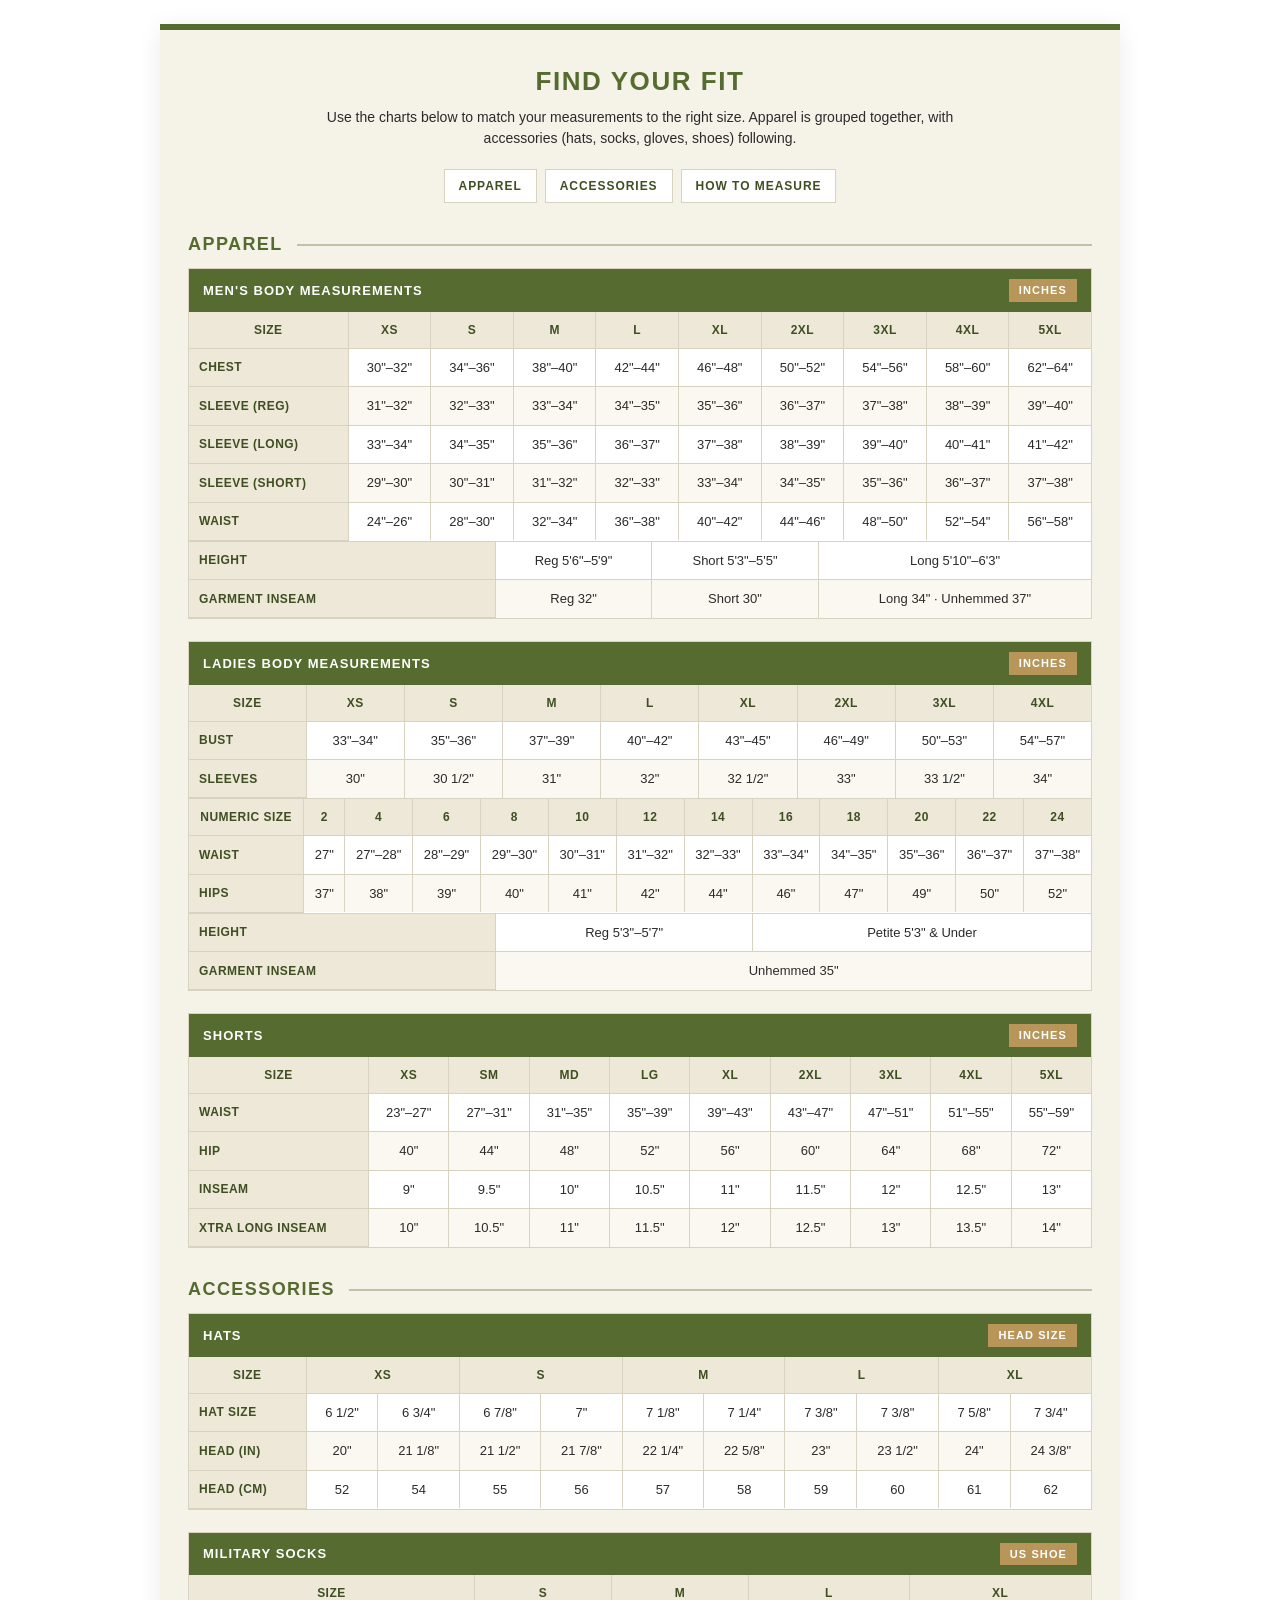
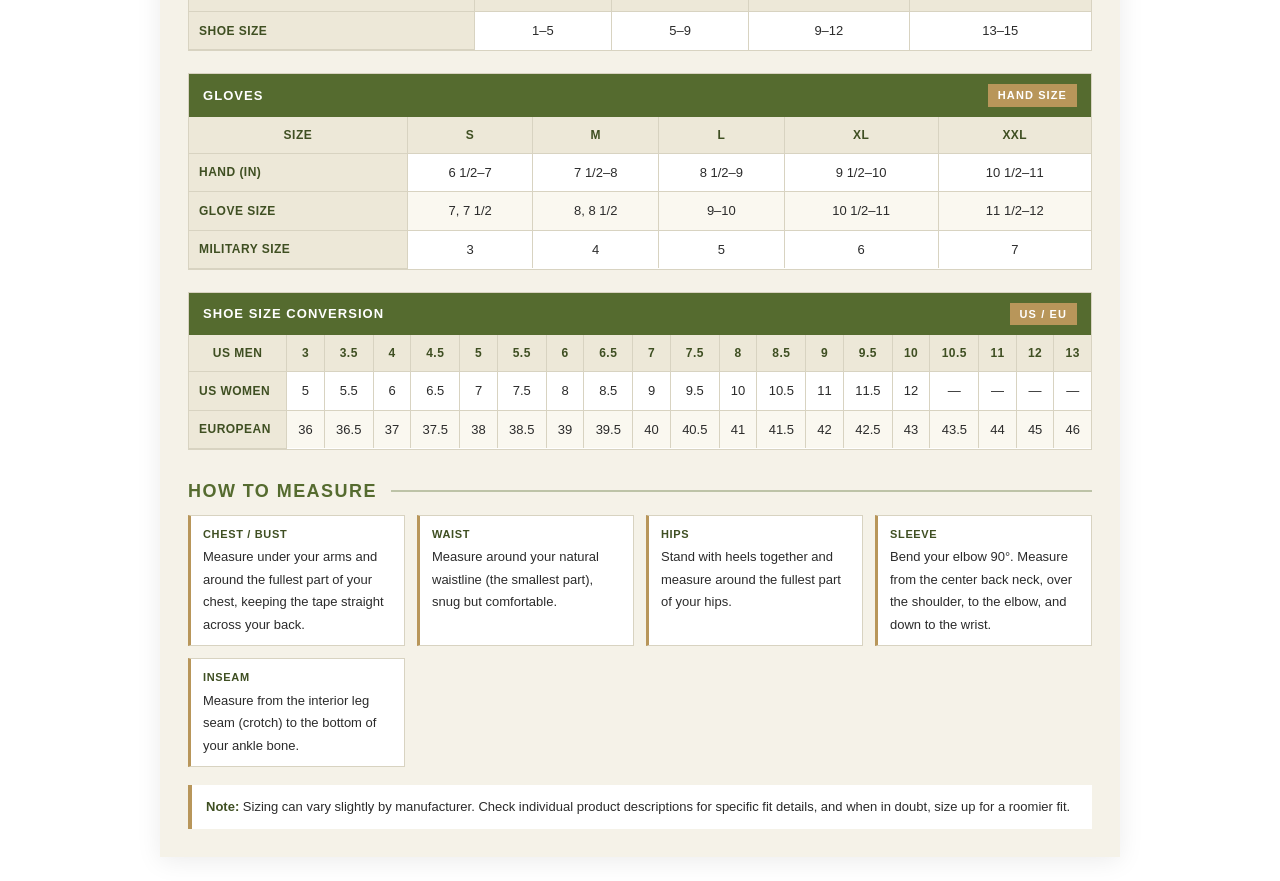
==== index.html @ 629d5c77 "Add redesigned size guide" ====
<!doctype html>
<html lang="en">
<head>
<meta charset="utf-8" />
<meta name="viewport" content="width=device-width, initial-scale=1" />
<title>Size Guide — Army Navy Outdoors</title>
<style>
  :root {
    --olive: #556B2F;
    --olive-dark: #3F4F22;
    --gold: #B8965A;
    --gold-dark: #8A6F3E;
    --cream: #F5F2E8;
    --cream-alt: #EDE8D8;
    --ink: #2B2B2B;
    --muted: #6B6B63;
    --rule: #D8D3C1;
    --bg: #ffffff;
  }

  * { box-sizing: border-box; }

  html, body {
    margin: 0;
    padding: 0;
    background: var(--bg);
    color: var(--ink);
    font-family: -apple-system, BlinkMacSystemFont, "Segoe UI", Roboto, "Helvetica Neue", Arial, sans-serif;
    font-size: 15px;
    line-height: 1.5;
    -webkit-font-smoothing: antialiased;
  }

  /* Card container emulates the pop-up tooltip widget */
  .guide {
    max-width: 960px;
    margin: 24px auto;
    background: var(--cream);
    border-top: 6px solid var(--olive);
    padding: 32px 28px 28px;
    box-shadow: 0 4px 24px rgba(0,0,0,0.08);
  }

  header.guide-head {
    text-align: center;
    margin-bottom: 18px;
  }

  header.guide-head h1 {
    color: var(--olive);
    font-size: 26px;
    letter-spacing: 0.06em;
    font-weight: 800;
    margin: 0 0 6px;
    text-transform: uppercase;
  }

  header.guide-head p {
    margin: 0 auto;
    max-width: 640px;
    color: var(--ink);
    font-size: 14px;
  }

  /* Quick-jump nav — flat, no collapsing */
  nav.jump {
    display: flex;
    flex-wrap: wrap;
    gap: 8px;
    justify-content: center;
    margin: 20px 0 8px;
  }

  nav.jump a {
    display: inline-block;
    padding: 7px 14px;
    background: #fff;
    border: 1px solid var(--rule);
    color: var(--olive-dark);
    text-decoration: none;
    font-size: 12px;
    font-weight: 700;
    letter-spacing: 0.08em;
    text-transform: uppercase;
    transition: background 0.15s, color 0.15s, border-color 0.15s;
  }

  nav.jump a:hover {
    background: var(--olive);
    color: #fff;
    border-color: var(--olive);
  }

  /* Section dividers */
  .section-head {
    display: flex;
    align-items: center;
    gap: 14px;
    margin: 28px 0 10px;
  }

  .section-head h2 {
    color: var(--olive);
    font-size: 18px;
    letter-spacing: 0.08em;
    text-transform: uppercase;
    margin: 0;
    font-weight: 800;
    white-space: nowrap;
  }

  .section-head .rule {
    flex: 1;
    height: 2px;
    background: var(--olive);
    opacity: 0.35;
  }

  /* Sub-chart heading */
  .chart {
    margin-bottom: 22px;
    background: #fff;
    border: 1px solid var(--rule);
  }

  .chart-title {
    background: var(--olive);
    color: #fff;
    font-weight: 800;
    letter-spacing: 0.08em;
    text-transform: uppercase;
    font-size: 13px;
    padding: 10px 14px;
    display: flex;
    align-items: center;
    justify-content: space-between;
    gap: 12px;
  }

  .chart-title .badge {
    background: var(--gold);
    color: #fff;
    padding: 3px 10px;
    font-size: 11px;
    letter-spacing: 0.1em;
  }

  /* Tables — horizontal scroll on mobile */
  .table-wrap {
    overflow-x: auto;
    -webkit-overflow-scrolling: touch;
  }

  table {
    border-collapse: collapse;
    width: 100%;
    min-width: 560px;
    font-size: 13px;
  }

  table th, table td {
    padding: 9px 10px;
    text-align: center;
    border-bottom: 1px solid var(--rule);
    border-right: 1px solid var(--rule);
    white-space: nowrap;
  }

  table th:last-child, table td:last-child { border-right: none; }
  table tr:last-child td { border-bottom: none; }

  table thead th {
    background: var(--cream-alt);
    color: var(--olive-dark);
    font-weight: 800;
    letter-spacing: 0.04em;
    font-size: 12px;
    text-transform: uppercase;
  }

  /* Row label column */
  table tbody th {
    text-align: left;
    background: var(--cream-alt);
    color: var(--olive-dark);
    font-weight: 700;
    font-size: 12px;
    text-transform: uppercase;
    letter-spacing: 0.04em;
    position: sticky;
    left: 0;
    z-index: 1;
  }

  table tbody tr:nth-child(even) td { background: #FAF8F0; }

  /* Measurement guide */
  .measure-guide {
    display: grid;
    grid-template-columns: repeat(auto-fit, minmax(180px, 1fr));
    gap: 12px;
    margin: 10px 0 4px;
  }

  .measure-guide .item {
    background: #fff;
    border: 1px solid var(--rule);
    border-left: 3px solid var(--gold);
    padding: 10px 12px;
  }

  .measure-guide .item strong {
    display: block;
    color: var(--olive-dark);
    text-transform: uppercase;
    letter-spacing: 0.06em;
    font-size: 11px;
    margin-bottom: 3px;
  }

  .measure-guide .item span {
    font-size: 13px;
    color: var(--ink);
  }

  /* Note callout */
  .note {
    background: #fff;
    border-left: 4px solid var(--gold);
    padding: 12px 14px;
    margin: 18px 0 0;
    font-size: 13px;
  }

  .note strong { color: var(--olive-dark); }

  /* Mobile */
  @media (max-width: 640px) {
    .guide {
      margin: 0;
      padding: 22px 14px 18px;
      box-shadow: none;
    }
    header.guide-head h1 { font-size: 20px; }
    .section-head h2 { font-size: 15px; }
    .chart-title { font-size: 12px; padding: 9px 12px; }
    table { font-size: 12px; }
    table th, table td { padding: 7px 8px; }
  }
</style>
</head>
<body>

<div class="guide">

  <header class="guide-head">
    <h1>Find Your Fit</h1>
    <p>Use the charts below to match your measurements to the right size. Apparel is grouped together, with accessories (hats, socks, gloves, shoes) following.</p>
  </header>

  <nav class="jump" aria-label="Jump to section">
    <a href="#apparel">Apparel</a>
    <a href="#accessories">Accessories</a>
    <a href="#how-to-measure">How to Measure</a>
  </nav>

  <!-- APPAREL -->
  <div class="section-head" id="apparel">
    <h2>Apparel</h2>
    <div class="rule"></div>
  </div>

  <!-- Men's -->
  <section class="chart">
    <div class="chart-title">
      <span>Men's Body Measurements</span>
      <span class="badge">Inches</span>
    </div>
    <div class="table-wrap">
      <table>
        <thead>
          <tr>
            <th>Size</th>
            <th>XS</th><th>S</th><th>M</th><th>L</th><th>XL</th>
            <th>2XL</th><th>3XL</th><th>4XL</th><th>5XL</th>
          </tr>
        </thead>
        <tbody>
          <tr><th>Chest</th><td>30"–32"</td><td>34"–36"</td><td>38"–40"</td><td>42"–44"</td><td>46"–48"</td><td>50"–52"</td><td>54"–56"</td><td>58"–60"</td><td>62"–64"</td></tr>
          <tr><th>Sleeve (Reg)</th><td>31"–32"</td><td>32"–33"</td><td>33"–34"</td><td>34"–35"</td><td>35"–36"</td><td>36"–37"</td><td>37"–38"</td><td>38"–39"</td><td>39"–40"</td></tr>
          <tr><th>Sleeve (Long)</th><td>33"–34"</td><td>34"–35"</td><td>35"–36"</td><td>36"–37"</td><td>37"–38"</td><td>38"–39"</td><td>39"–40"</td><td>40"–41"</td><td>41"–42"</td></tr>
          <tr><th>Sleeve (Short)</th><td>29"–30"</td><td>30"–31"</td><td>31"–32"</td><td>32"–33"</td><td>33"–34"</td><td>34"–35"</td><td>35"–36"</td><td>36"–37"</td><td>37"–38"</td></tr>
          <tr><th>Waist</th><td>24"–26"</td><td>28"–30"</td><td>32"–34"</td><td>36"–38"</td><td>40"–42"</td><td>44"–46"</td><td>48"–50"</td><td>52"–54"</td><td>56"–58"</td></tr>
        </tbody>
      </table>
    </div>
    <table style="border-top:1px solid var(--rule); min-width:0;">
      <tbody>
        <tr>
          <th style="width:34%;">Height</th>
          <td>Reg 5'6"–5'9"</td>
          <td>Short 5'3"–5'5"</td>
          <td>Long 5'10"–6'3"</td>
        </tr>
        <tr>
          <th>Garment Inseam</th>
          <td>Reg 32"</td>
          <td>Short 30"</td>
          <td>Long 34" · Unhemmed 37"</td>
        </tr>
      </tbody>
    </table>
  </section>

  <!-- Ladies -->
  <section class="chart">
    <div class="chart-title">
      <span>Ladies Body Measurements</span>
      <span class="badge">Inches</span>
    </div>
    <div class="table-wrap">
      <table>
        <thead>
          <tr>
            <th>Size</th>
            <th>XS</th><th>S</th><th>M</th><th>L</th><th>XL</th>
            <th>2XL</th><th>3XL</th><th>4XL</th>
          </tr>
        </thead>
        <tbody>
          <tr><th>Bust</th><td>33"–34"</td><td>35"–36"</td><td>37"–39"</td><td>40"–42"</td><td>43"–45"</td><td>46"–49"</td><td>50"–53"</td><td>54"–57"</td></tr>
          <tr><th>Sleeves</th><td>30"</td><td>30 1/2"</td><td>31"</td><td>32"</td><td>32 1/2"</td><td>33"</td><td>33 1/2"</td><td>34"</td></tr>
        </tbody>
      </table>
    </div>

    <div class="table-wrap" style="border-top:1px solid var(--rule);">
      <table>
        <thead>
          <tr>
            <th>Numeric Size</th>
            <th>2</th><th>4</th><th>6</th><th>8</th><th>10</th><th>12</th><th>14</th>
            <th>16</th><th>18</th><th>20</th><th>22</th><th>24</th>
          </tr>
        </thead>
        <tbody>
          <tr><th>Waist</th><td>27"</td><td>27"–28"</td><td>28"–29"</td><td>29"–30"</td><td>30"–31"</td><td>31"–32"</td><td>32"–33"</td><td>33"–34"</td><td>34"–35"</td><td>35"–36"</td><td>36"–37"</td><td>37"–38"</td></tr>
          <tr><th>Hips</th><td>37"</td><td>38"</td><td>39"</td><td>40"</td><td>41"</td><td>42"</td><td>44"</td><td>46"</td><td>47"</td><td>49"</td><td>50"</td><td>52"</td></tr>
        </tbody>
      </table>
    </div>

    <table style="border-top:1px solid var(--rule); min-width:0;">
      <tbody>
        <tr>
          <th style="width:34%;">Height</th>
          <td>Reg 5'3"–5'7"</td>
          <td colspan="2">Petite 5'3" &amp; Under</td>
        </tr>
        <tr>
          <th>Garment Inseam</th>
          <td colspan="3">Unhemmed 35"</td>
        </tr>
      </tbody>
    </table>
  </section>

  <!-- Shorts -->
  <section class="chart">
    <div class="chart-title">
      <span>Shorts</span>
      <span class="badge">Inches</span>
    </div>
    <div class="table-wrap">
      <table>
        <thead>
          <tr>
            <th>Size</th>
            <th>XS</th><th>SM</th><th>MD</th><th>LG</th><th>XL</th>
            <th>2XL</th><th>3XL</th><th>4XL</th><th>5XL</th>
          </tr>
        </thead>
        <tbody>
          <tr><th>Waist</th><td>23"–27"</td><td>27"–31"</td><td>31"–35"</td><td>35"–39"</td><td>39"–43"</td><td>43"–47"</td><td>47"–51"</td><td>51"–55"</td><td>55"–59"</td></tr>
          <tr><th>Hip</th><td>40"</td><td>44"</td><td>48"</td><td>52"</td><td>56"</td><td>60"</td><td>64"</td><td>68"</td><td>72"</td></tr>
          <tr><th>Inseam</th><td>9"</td><td>9.5"</td><td>10"</td><td>10.5"</td><td>11"</td><td>11.5"</td><td>12"</td><td>12.5"</td><td>13"</td></tr>
          <tr><th>Xtra Long Inseam</th><td>10"</td><td>10.5"</td><td>11"</td><td>11.5"</td><td>12"</td><td>12.5"</td><td>13"</td><td>13.5"</td><td>14"</td></tr>
        </tbody>
      </table>
    </div>
  </section>

  <!-- ACCESSORIES -->
  <div class="section-head" id="accessories">
    <h2>Accessories</h2>
    <div class="rule"></div>
  </div>

  <!-- Hats -->
  <section class="chart">
    <div class="chart-title">
      <span>Hats</span>
      <span class="badge">Head Size</span>
    </div>
    <div class="table-wrap">
      <table>
        <thead>
          <tr>
            <th>Size</th>
            <th colspan="2">XS</th>
            <th colspan="2">S</th>
            <th colspan="2">M</th>
            <th colspan="2">L</th>
            <th colspan="2">XL</th>
          </tr>
        </thead>
        <tbody>
          <tr><th>Hat Size</th><td>6 1/2"</td><td>6 3/4"</td><td>6 7/8"</td><td>7"</td><td>7 1/8"</td><td>7 1/4"</td><td>7 3/8"</td><td>7 3/8"</td><td>7 5/8"</td><td>7 3/4"</td></tr>
          <tr><th>Head (in)</th><td>20"</td><td>21 1/8"</td><td>21 1/2"</td><td>21 7/8"</td><td>22 1/4"</td><td>22 5/8"</td><td>23"</td><td>23 1/2"</td><td>24"</td><td>24 3/8"</td></tr>
          <tr><th>Head (cm)</th><td>52</td><td>54</td><td>55</td><td>56</td><td>57</td><td>58</td><td>59</td><td>60</td><td>61</td><td>62</td></tr>
        </tbody>
      </table>
    </div>
  </section>

  <!-- Socks -->
  <section class="chart">
    <div class="chart-title">
      <span>Military Socks</span>
      <span class="badge">US Shoe</span>
    </div>
    <div class="table-wrap">
      <table>
        <thead>
          <tr><th>Size</th><th>S</th><th>M</th><th>L</th><th>XL</th></tr>
        </thead>
        <tbody>
          <tr><th>Shoe Size</th><td>1–5</td><td>5–9</td><td>9–12</td><td>13–15</td></tr>
        </tbody>
      </table>
    </div>
  </section>

  <!-- Gloves -->
  <section class="chart">
    <div class="chart-title">
      <span>Gloves</span>
      <span class="badge">Hand Size</span>
    </div>
    <div class="table-wrap">
      <table>
        <thead>
          <tr><th>Size</th><th>S</th><th>M</th><th>L</th><th>XL</th><th>XXL</th></tr>
        </thead>
        <tbody>
          <tr><th>Hand (in)</th><td>6 1/2–7</td><td>7 1/2–8</td><td>8 1/2–9</td><td>9 1/2–10</td><td>10 1/2–11</td></tr>
          <tr><th>Glove Size</th><td>7, 7 1/2</td><td>8, 8 1/2</td><td>9–10</td><td>10 1/2–11</td><td>11 1/2–12</td></tr>
          <tr><th>Military Size</th><td>3</td><td>4</td><td>5</td><td>6</td><td>7</td></tr>
        </tbody>
      </table>
    </div>
  </section>

  <!-- Shoes -->
  <section class="chart">
    <div class="chart-title">
      <span>Shoe Size Conversion</span>
      <span class="badge">US / EU</span>
    </div>
    <div class="table-wrap">
      <table>
        <thead>
          <tr>
            <th>US Men</th>
            <th>3</th><th>3.5</th><th>4</th><th>4.5</th><th>5</th><th>5.5</th>
            <th>6</th><th>6.5</th><th>7</th><th>7.5</th><th>8</th><th>8.5</th>
            <th>9</th><th>9.5</th><th>10</th><th>10.5</th><th>11</th><th>12</th><th>13</th>
          </tr>
        </thead>
        <tbody>
          <tr><th>US Women</th><td>5</td><td>5.5</td><td>6</td><td>6.5</td><td>7</td><td>7.5</td><td>8</td><td>8.5</td><td>9</td><td>9.5</td><td>10</td><td>10.5</td><td>11</td><td>11.5</td><td>12</td><td>—</td><td>—</td><td>—</td><td>—</td></tr>
          <tr><th>European</th><td>36</td><td>36.5</td><td>37</td><td>37.5</td><td>38</td><td>38.5</td><td>39</td><td>39.5</td><td>40</td><td>40.5</td><td>41</td><td>41.5</td><td>42</td><td>42.5</td><td>43</td><td>43.5</td><td>44</td><td>45</td><td>46</td></tr>
        </tbody>
      </table>
    </div>
  </section>

  <!-- HOW TO MEASURE -->
  <div class="section-head" id="how-to-measure">
    <h2>How to Measure</h2>
    <div class="rule"></div>
  </div>

  <div class="measure-guide">
    <div class="item">
      <strong>Chest / Bust</strong>
      <span>Measure under your arms and around the fullest part of your chest, keeping the tape straight across your back.</span>
    </div>
    <div class="item">
      <strong>Waist</strong>
      <span>Measure around your natural waistline (the smallest part), snug but comfortable.</span>
    </div>
    <div class="item">
      <strong>Hips</strong>
      <span>Stand with heels together and measure around the fullest part of your hips.</span>
    </div>
    <div class="item">
      <strong>Sleeve</strong>
      <span>Bend your elbow 90°. Measure from the center back neck, over the shoulder, to the elbow, and down to the wrist.</span>
    </div>
    <div class="item">
      <strong>Inseam</strong>
      <span>Measure from the interior leg seam (crotch) to the bottom of your ankle bone.</span>
    </div>
  </div>

  <div class="note">
    <strong>Note:</strong> Sizing can vary slightly by manufacturer. Check individual product descriptions for specific fit details, and when in doubt, size up for a roomier fit.
  </div>

</div>

</body>
</html>
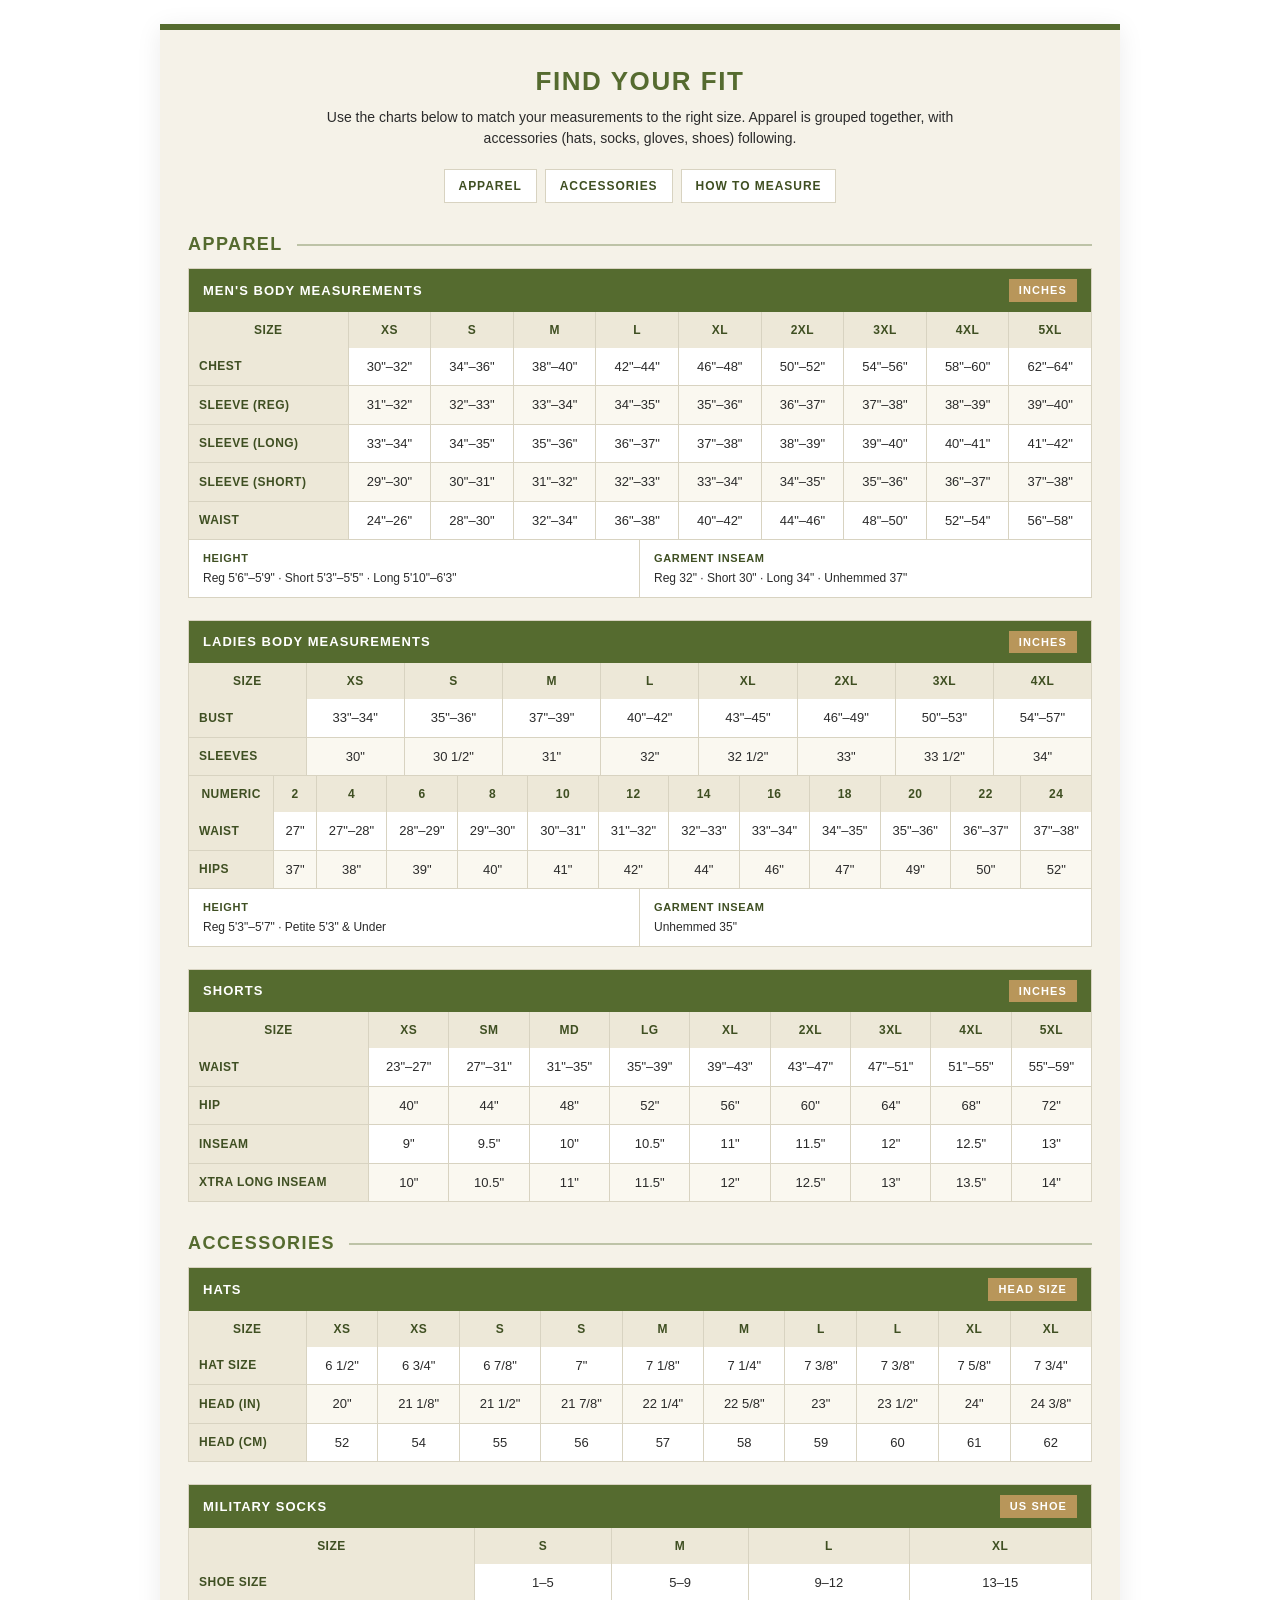
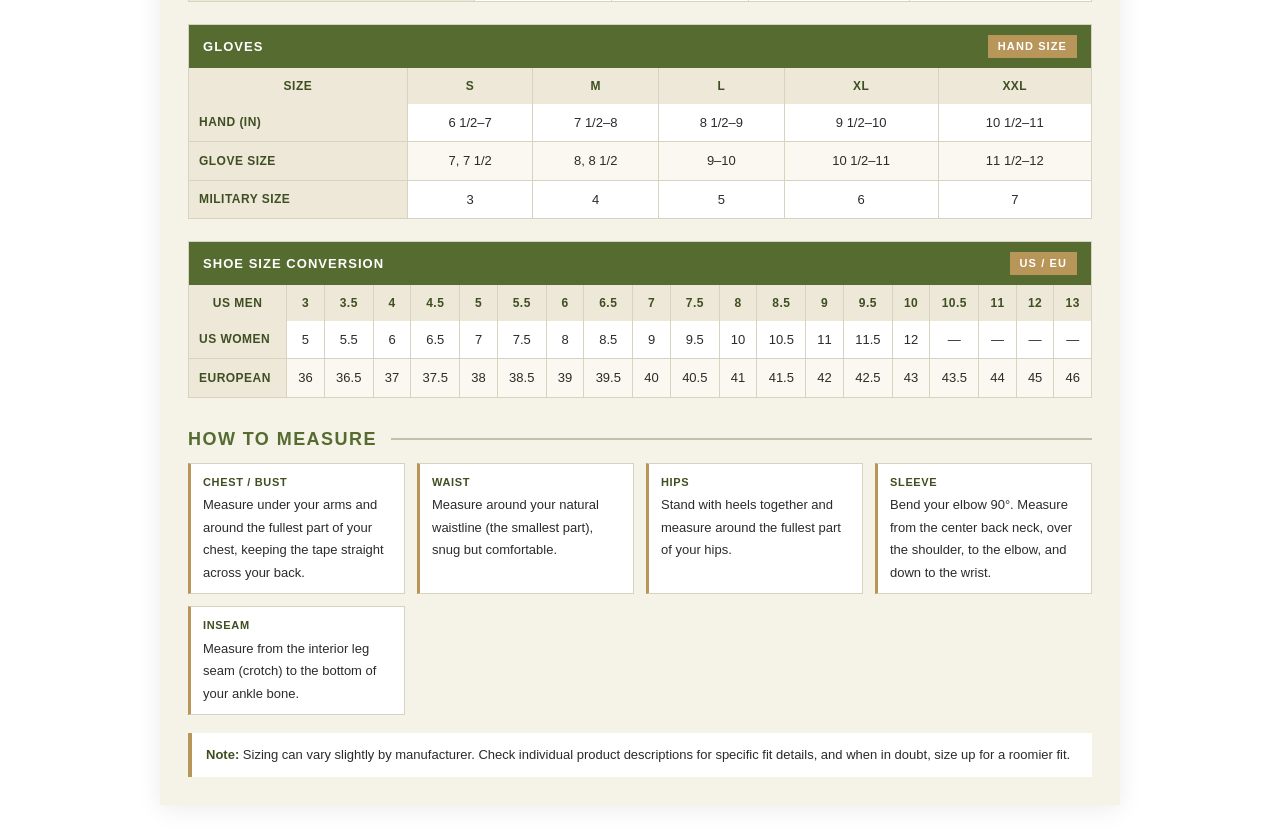
==== commit c085cb4b: "Fix mobile overflow; switch to stacked size cards on mobile" ====
--- a/index.html
+++ b/index.html
@@ -29,9 +29,9 @@
     font-size: 15px;
     line-height: 1.5;
     -webkit-font-smoothing: antialiased;
-  }
-
-  /* Card container emulates the pop-up tooltip widget */
+    overflow-x: hidden;
+  }
+
   .guide {
     max-width: 960px;
     margin: 24px auto;
@@ -39,13 +39,10 @@
     border-top: 6px solid var(--olive);
     padding: 32px 28px 28px;
     box-shadow: 0 4px 24px rgba(0,0,0,0.08);
-  }
-
-  header.guide-head {
-    text-align: center;
-    margin-bottom: 18px;
-  }
-
+    overflow: hidden;
+  }
+
+  header.guide-head { text-align: center; margin-bottom: 18px; }
   header.guide-head h1 {
     color: var(--olive);
     font-size: 26px;
@@ -54,7 +51,6 @@
     margin: 0 0 6px;
     text-transform: uppercase;
   }
-
   header.guide-head p {
     margin: 0 auto;
     max-width: 640px;
@@ -62,7 +58,6 @@
     font-size: 14px;
   }
 
-  /* Quick-jump nav — flat, no collapsing */
   nav.jump {
     display: flex;
     flex-wrap: wrap;
@@ -70,7 +65,6 @@
     justify-content: center;
     margin: 20px 0 8px;
   }
-
   nav.jump a {
     display: inline-block;
     padding: 7px 14px;
@@ -84,21 +78,18 @@
     text-transform: uppercase;
     transition: background 0.15s, color 0.15s, border-color 0.15s;
   }
-
   nav.jump a:hover {
     background: var(--olive);
     color: #fff;
     border-color: var(--olive);
   }
 
-  /* Section dividers */
   .section-head {
     display: flex;
     align-items: center;
     gap: 14px;
     margin: 28px 0 10px;
   }
-
   .section-head h2 {
     color: var(--olive);
     font-size: 18px;
@@ -108,7 +99,6 @@
     font-weight: 800;
     white-space: nowrap;
   }
-
   .section-head .rule {
     flex: 1;
     height: 2px;
@@ -116,11 +106,11 @@
     opacity: 0.35;
   }
 
-  /* Sub-chart heading */
   .chart {
     margin-bottom: 22px;
     background: #fff;
     border: 1px solid var(--rule);
+    overflow: hidden;
   }
 
   .chart-title {
@@ -136,40 +126,37 @@
     justify-content: space-between;
     gap: 12px;
   }
-
   .chart-title .badge {
     background: var(--gold);
     color: #fff;
     padding: 3px 10px;
     font-size: 11px;
     letter-spacing: 0.1em;
-  }
-
-  /* Tables — horizontal scroll on mobile */
+    white-space: nowrap;
+  }
+
+  /* Desktop tables */
   .table-wrap {
     overflow-x: auto;
     -webkit-overflow-scrolling: touch;
   }
-
-  table {
+  .size-table {
     border-collapse: collapse;
     width: 100%;
     min-width: 560px;
     font-size: 13px;
   }
-
-  table th, table td {
+  .size-table th, .size-table td {
     padding: 9px 10px;
     text-align: center;
     border-bottom: 1px solid var(--rule);
     border-right: 1px solid var(--rule);
     white-space: nowrap;
   }
-
-  table th:last-child, table td:last-child { border-right: none; }
-  table tr:last-child td { border-bottom: none; }
-
-  table thead th {
+  .size-table th:last-child, .size-table td:last-child { border-right: none; }
+  .size-table tr:last-child td,
+  .size-table tr:last-child th { border-bottom: none; }
+  .size-table thead th {
     background: var(--cream-alt);
     color: var(--olive-dark);
     font-weight: 800;
@@ -177,9 +164,7 @@
     font-size: 12px;
     text-transform: uppercase;
   }
-
-  /* Row label column */
-  table tbody th {
+  .size-table tbody th {
     text-align: left;
     background: var(--cream-alt);
     color: var(--olive-dark);
@@ -191,8 +176,123 @@
     left: 0;
     z-index: 1;
   }
-
-  table tbody tr:nth-child(even) td { background: #FAF8F0; }
+  .size-table tbody tr:nth-child(even) td { background: #FAF8F0; }
+
+  /* Secondary table (two-column helper, e.g., Height/Inseam legend) */
+  .size-table-secondary {
+    border-top: 1px solid var(--rule);
+    border-collapse: collapse;
+    width: 100%;
+    font-size: 13px;
+  }
+  .size-table-secondary th,
+  .size-table-secondary td {
+    padding: 9px 10px;
+    border-bottom: 1px solid var(--rule);
+    border-right: 1px solid var(--rule);
+  }
+  .size-table-secondary th:last-child,
+  .size-table-secondary td:last-child { border-right: none; }
+  .size-table-secondary tr:last-child th,
+  .size-table-secondary tr:last-child td { border-bottom: none; }
+  .size-table-secondary th {
+    width: 34%;
+    text-align: left;
+    background: var(--cream-alt);
+    color: var(--olive-dark);
+    font-weight: 700;
+    font-size: 12px;
+    text-transform: uppercase;
+    letter-spacing: 0.04em;
+  }
+  .size-table-secondary td { text-align: left; color: var(--ink); }
+
+  /* Mobile card view (generated by JS) */
+  .mobile-cards {
+    display: none;
+    padding: 14px;
+    gap: 10px;
+    grid-template-columns: repeat(auto-fill, minmax(150px, 1fr));
+  }
+  .size-card {
+    border: 1px solid var(--rule);
+    background: #FAF8F0;
+    overflow: hidden;
+  }
+  .size-card-title {
+    background: var(--olive);
+    color: #fff;
+    padding: 6px 10px;
+    font-weight: 800;
+    font-size: 12px;
+    letter-spacing: 0.08em;
+    text-transform: uppercase;
+    text-align: center;
+  }
+  .size-card-title small {
+    display: block;
+    font-size: 10px;
+    font-weight: 700;
+    letter-spacing: 0.1em;
+    opacity: 0.75;
+    margin-top: 2px;
+  }
+  .size-card-body { padding: 8px 10px; }
+  .size-card-row {
+    display: flex;
+    justify-content: space-between;
+    align-items: baseline;
+    gap: 8px;
+    padding: 5px 0;
+    border-bottom: 1px dashed var(--rule);
+    font-size: 12px;
+  }
+  .size-card-row:last-child { border-bottom: none; }
+  .size-card-row .k {
+    color: var(--muted);
+    text-transform: uppercase;
+    font-size: 10px;
+    letter-spacing: 0.04em;
+    font-weight: 700;
+  }
+  .size-card-row .v {
+    color: var(--ink);
+    font-weight: 600;
+    text-align: right;
+  }
+  .mobile-cards-heading {
+    display: none;
+    padding: 10px 14px 0;
+    color: var(--olive-dark);
+    font-size: 11px;
+    font-weight: 800;
+    letter-spacing: 0.1em;
+    text-transform: uppercase;
+  }
+
+  /* Info block (replaces Height/Inseam sub-tables) */
+  .info-block {
+    border-top: 1px solid var(--rule);
+    display: grid;
+    grid-template-columns: 1fr 1fr;
+    gap: 0;
+  }
+  .info-block .info-item {
+    padding: 10px 14px;
+    font-size: 12px;
+    line-height: 1.5;
+    border-right: 1px solid var(--rule);
+  }
+  .info-block .info-item:last-child { border-right: none; }
+  .info-block .info-item strong {
+    display: block;
+    color: var(--olive-dark);
+    text-transform: uppercase;
+    letter-spacing: 0.06em;
+    font-size: 11px;
+    margin-bottom: 2px;
+    font-weight: 800;
+  }
 
   /* Measurement guide */
   .measure-guide {
@@ -201,14 +301,12 @@
     gap: 12px;
     margin: 10px 0 4px;
   }
-
   .measure-guide .item {
     background: #fff;
     border: 1px solid var(--rule);
     border-left: 3px solid var(--gold);
     padding: 10px 12px;
   }
-
   .measure-guide .item strong {
     display: block;
     color: var(--olive-dark);
@@ -217,13 +315,11 @@
     font-size: 11px;
     margin-bottom: 3px;
   }
-
   .measure-guide .item span {
     font-size: 13px;
     color: var(--ink);
   }
 
-  /* Note callout */
   .note {
     background: #fff;
     border-left: 4px solid var(--gold);
@@ -231,21 +327,32 @@
     margin: 18px 0 0;
     font-size: 13px;
   }
-
   .note strong { color: var(--olive-dark); }
 
-  /* Mobile */
-  @media (max-width: 640px) {
+  /* Switch to card view on tablet & below */
+  @media (max-width: 760px) {
+    .table-wrap { display: none; }
+    .mobile-cards { display: grid; }
+    .mobile-cards-heading { display: block; }
+
+    .info-block { grid-template-columns: 1fr; }
+    .info-block .info-item { border-right: none; border-bottom: 1px solid var(--rule); }
+    .info-block .info-item:last-child { border-bottom: none; }
+
     .guide {
       margin: 0;
       padding: 22px 14px 18px;
       box-shadow: none;
+      max-width: 100%;
     }
     header.guide-head h1 { font-size: 20px; }
     .section-head h2 { font-size: 15px; }
     .chart-title { font-size: 12px; padding: 9px 12px; }
-    table { font-size: 12px; }
-    table th, table td { padding: 7px 8px; }
+  }
+
+  /* Tiny screens — 1 column cards */
+  @media (max-width: 380px) {
+    .mobile-cards { grid-template-columns: 1fr; }
   }
 </style>
 </head>
@@ -277,7 +384,7 @@
       <span class="badge">Inches</span>
     </div>
     <div class="table-wrap">
-      <table>
+      <table class="size-table" data-label="Size">
         <thead>
           <tr>
             <th>Size</th>
@@ -294,22 +401,17 @@
         </tbody>
       </table>
     </div>
-    <table style="border-top:1px solid var(--rule); min-width:0;">
-      <tbody>
-        <tr>
-          <th style="width:34%;">Height</th>
-          <td>Reg 5'6"–5'9"</td>
-          <td>Short 5'3"–5'5"</td>
-          <td>Long 5'10"–6'3"</td>
-        </tr>
-        <tr>
-          <th>Garment Inseam</th>
-          <td>Reg 32"</td>
-          <td>Short 30"</td>
-          <td>Long 34" · Unhemmed 37"</td>
-        </tr>
-      </tbody>
-    </table>
+    <div class="mobile-cards-heading">By Size</div>
+    <div class="info-block">
+      <div class="info-item">
+        <strong>Height</strong>
+        Reg 5'6"–5'9" · Short 5'3"–5'5" · Long 5'10"–6'3"
+      </div>
+      <div class="info-item">
+        <strong>Garment Inseam</strong>
+        Reg 32" · Short 30" · Long 34" · Unhemmed 37"
+      </div>
+    </div>
   </section>
 
   <!-- Ladies -->
@@ -319,7 +421,7 @@
       <span class="badge">Inches</span>
     </div>
     <div class="table-wrap">
-      <table>
+      <table class="size-table" data-label="Size">
         <thead>
           <tr>
             <th>Size</th>
@@ -333,12 +435,13 @@
         </tbody>
       </table>
     </div>
+    <div class="mobile-cards-heading">By Letter Size</div>
 
     <div class="table-wrap" style="border-top:1px solid var(--rule);">
-      <table>
+      <table class="size-table" data-label="Numeric">
         <thead>
           <tr>
-            <th>Numeric Size</th>
+            <th>Numeric</th>
             <th>2</th><th>4</th><th>6</th><th>8</th><th>10</th><th>12</th><th>14</th>
             <th>16</th><th>18</th><th>20</th><th>22</th><th>24</th>
           </tr>
@@ -349,20 +452,18 @@
         </tbody>
       </table>
     </div>
-
-    <table style="border-top:1px solid var(--rule); min-width:0;">
-      <tbody>
-        <tr>
-          <th style="width:34%;">Height</th>
-          <td>Reg 5'3"–5'7"</td>
-          <td colspan="2">Petite 5'3" &amp; Under</td>
-        </tr>
-        <tr>
-          <th>Garment Inseam</th>
-          <td colspan="3">Unhemmed 35"</td>
-        </tr>
-      </tbody>
-    </table>
+    <div class="mobile-cards-heading">By Numeric Size</div>
+
+    <div class="info-block">
+      <div class="info-item">
+        <strong>Height</strong>
+        Reg 5'3"–5'7" · Petite 5'3" &amp; Under
+      </div>
+      <div class="info-item">
+        <strong>Garment Inseam</strong>
+        Unhemmed 35"
+      </div>
+    </div>
   </section>
 
   <!-- Shorts -->
@@ -372,7 +473,7 @@
       <span class="badge">Inches</span>
     </div>
     <div class="table-wrap">
-      <table>
+      <table class="size-table" data-label="Size">
         <thead>
           <tr>
             <th>Size</th>
@@ -388,6 +489,7 @@
         </tbody>
       </table>
     </div>
+    <div class="mobile-cards-heading">By Size</div>
   </section>
 
   <!-- ACCESSORIES -->
@@ -403,15 +505,15 @@
       <span class="badge">Head Size</span>
     </div>
     <div class="table-wrap">
-      <table>
+      <table class="size-table" data-label="Size" data-card-title-row="0">
         <thead>
           <tr>
             <th>Size</th>
-            <th colspan="2">XS</th>
-            <th colspan="2">S</th>
-            <th colspan="2">M</th>
-            <th colspan="2">L</th>
-            <th colspan="2">XL</th>
+            <th>XS</th><th>XS</th>
+            <th>S</th><th>S</th>
+            <th>M</th><th>M</th>
+            <th>L</th><th>L</th>
+            <th>XL</th><th>XL</th>
           </tr>
         </thead>
         <tbody>
@@ -421,6 +523,7 @@
         </tbody>
       </table>
     </div>
+    <div class="mobile-cards-heading">By Hat Size</div>
   </section>
 
   <!-- Socks -->
@@ -430,7 +533,7 @@
       <span class="badge">US Shoe</span>
     </div>
     <div class="table-wrap">
-      <table>
+      <table class="size-table" data-label="Size">
         <thead>
           <tr><th>Size</th><th>S</th><th>M</th><th>L</th><th>XL</th></tr>
         </thead>
@@ -439,6 +542,7 @@
         </tbody>
       </table>
     </div>
+    <div class="mobile-cards-heading">By Size</div>
   </section>
 
   <!-- Gloves -->
@@ -448,7 +552,7 @@
       <span class="badge">Hand Size</span>
     </div>
     <div class="table-wrap">
-      <table>
+      <table class="size-table" data-label="Size">
         <thead>
           <tr><th>Size</th><th>S</th><th>M</th><th>L</th><th>XL</th><th>XXL</th></tr>
         </thead>
@@ -459,6 +563,7 @@
         </tbody>
       </table>
     </div>
+    <div class="mobile-cards-heading">By Size</div>
   </section>
 
   <!-- Shoes -->
@@ -468,7 +573,7 @@
       <span class="badge">US / EU</span>
     </div>
     <div class="table-wrap">
-      <table>
+      <table class="size-table" data-label="US Men">
         <thead>
           <tr>
             <th>US Men</th>
@@ -483,6 +588,7 @@
         </tbody>
       </table>
     </div>
+    <div class="mobile-cards-heading">By US Men's Size</div>
   </section>
 
   <!-- HOW TO MEASURE -->
@@ -520,5 +626,59 @@
 
 </div>
 
+<script>
+  // Build mobile card views from each .size-table
+  document.querySelectorAll('.size-table').forEach(table => {
+    const headCells = Array.from(table.querySelectorAll('thead tr th'));
+    if (headCells.length < 2) return;
+    const cornerLabel = table.dataset.label || headCells[0].textContent.trim();
+    const sizeLabels = headCells.slice(1).map(th => th.textContent.trim());
+
+    const rowsAll = Array.from(table.querySelectorAll('tbody tr')).map(row => ({
+      label: row.querySelector('th').textContent.trim(),
+      values: Array.from(row.querySelectorAll('td')).map(td => td.textContent.trim())
+    }));
+
+    // Optionally promote one tbody row to act as the card title
+    const titleRowIdx = table.dataset.cardTitleRow !== undefined ? parseInt(table.dataset.cardTitleRow, 10) : -1;
+    const titleRow = titleRowIdx >= 0 ? rowsAll[titleRowIdx] : null;
+    const attrs = titleRow ? rowsAll.filter((_, i) => i !== titleRowIdx) : rowsAll;
+
+    const cards = document.createElement('div');
+    cards.className = 'mobile-cards';
+
+    sizeLabels.forEach((size, idx) => {
+      const values = attrs.map(a => a.values[idx] ?? '—');
+      if (values.every(v => v === '—' || v === '')) return;
+
+      const card = document.createElement('div');
+      card.className = 'size-card';
+
+      const title = document.createElement('div');
+      title.className = 'size-card-title';
+      if (titleRow) {
+        title.innerHTML = `${titleRow.values[idx]}<small>${cornerLabel} ${size}</small>`;
+      } else {
+        title.textContent = `${cornerLabel} ${size}`.trim();
+      }
+      card.appendChild(title);
+
+      const body = document.createElement('div');
+      body.className = 'size-card-body';
+      attrs.forEach((a, i) => {
+        const row = document.createElement('div');
+        row.className = 'size-card-row';
+        row.innerHTML = `<span class="k">${a.label}</span><span class="v">${values[i] || '—'}</span>`;
+        body.appendChild(row);
+      });
+      card.appendChild(body);
+      cards.appendChild(card);
+    });
+
+    // Insert after the corresponding table-wrap
+    table.closest('.table-wrap').insertAdjacentElement('afterend', cards);
+  });
+</script>
+
 </body>
 </html>
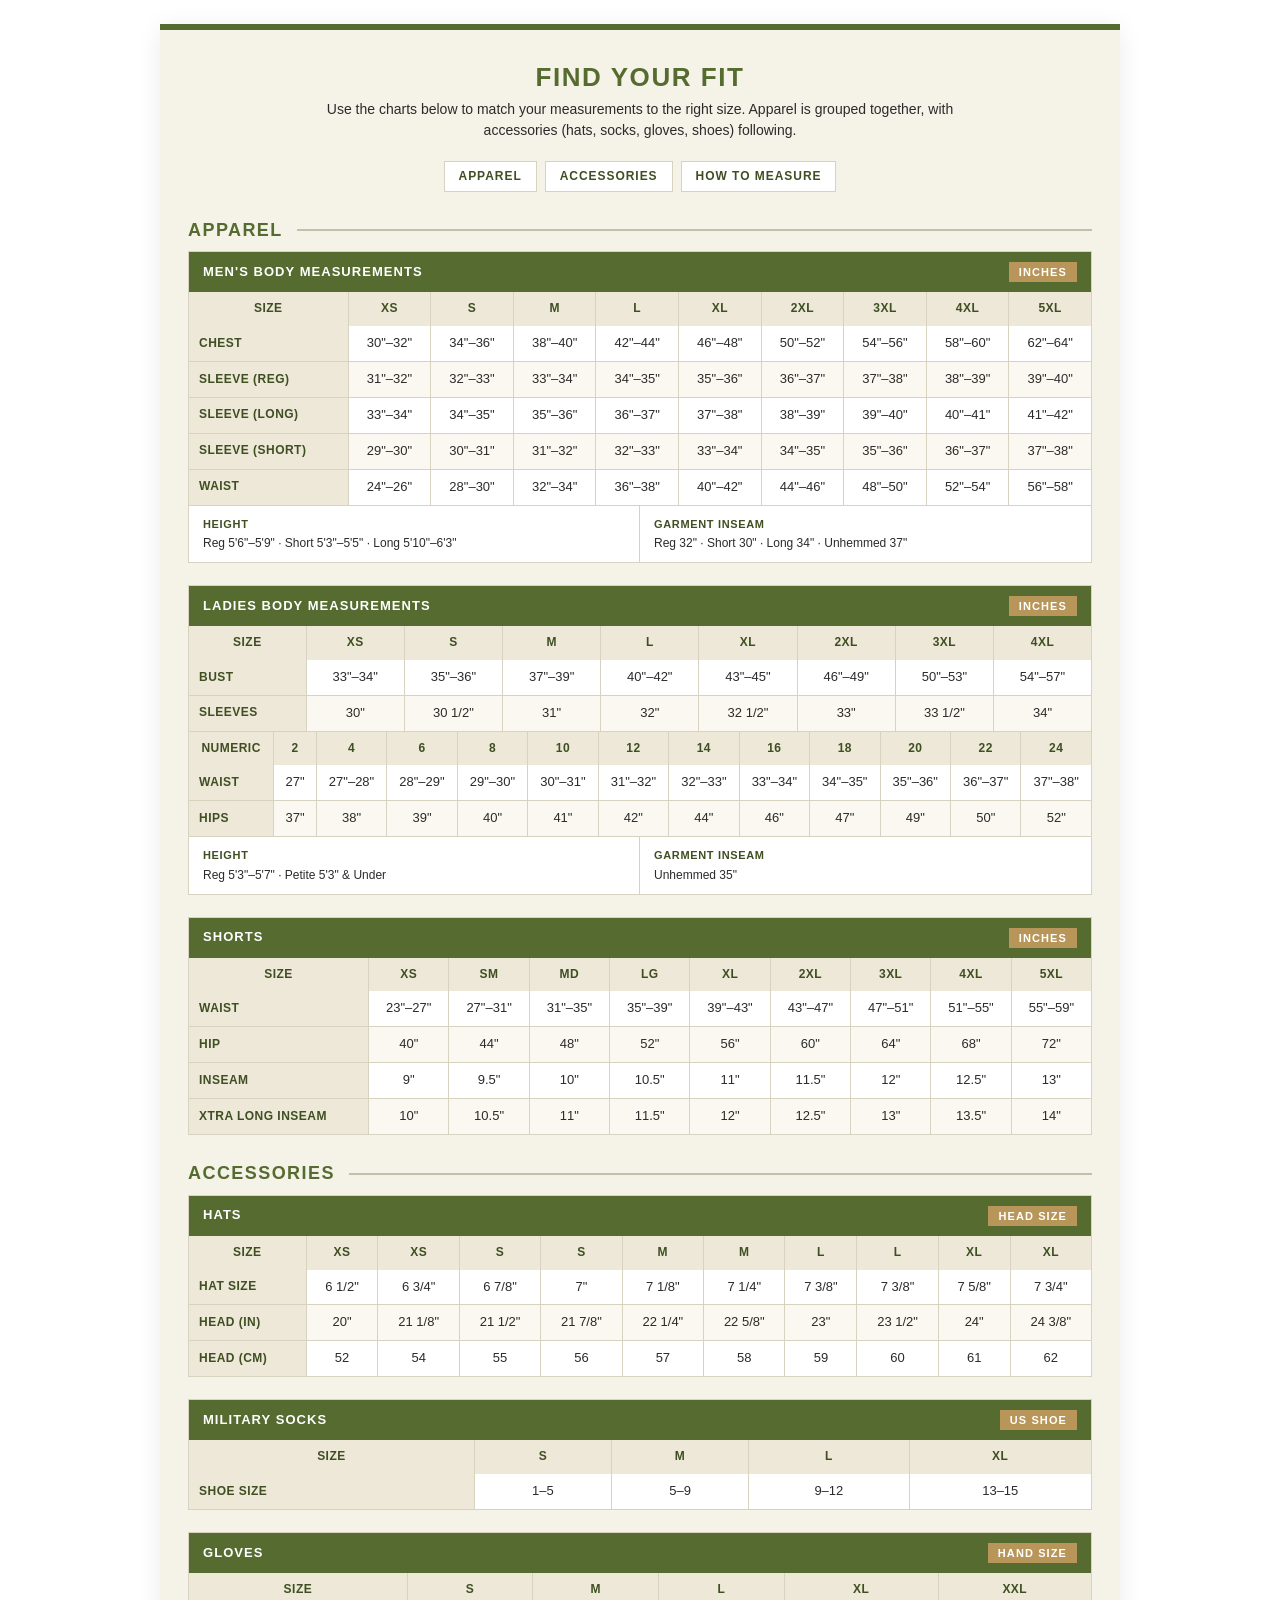
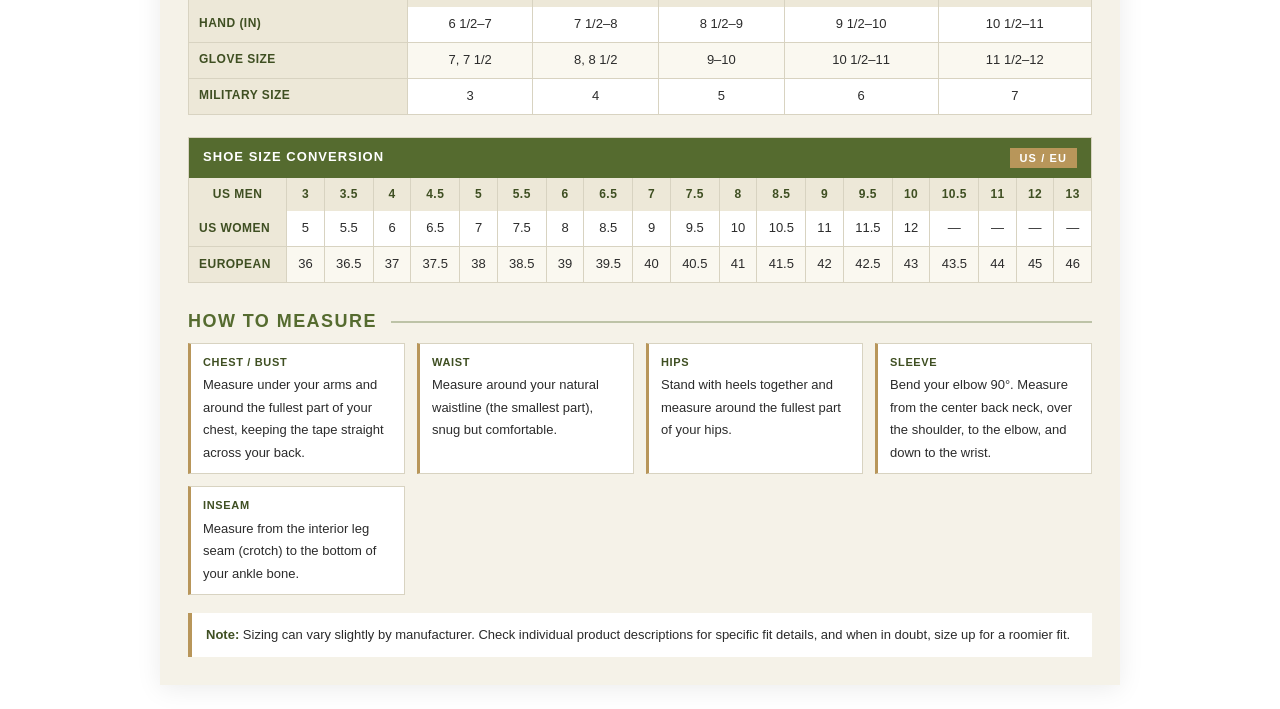
==== commit 3c8a9646: "Add self-contained snippet.html; entity-encode special chars" ====
--- a/index.html
+++ b/index.html
@@ -3,388 +3,38 @@
 <head>
 <meta charset="utf-8" />
 <meta name="viewport" content="width=device-width, initial-scale=1" />
-<title>Size Guide — Army Navy Outdoors</title>
-<style>
-  :root {
-    --olive: #556B2F;
-    --olive-dark: #3F4F22;
-    --gold: #B8965A;
-    --gold-dark: #8A6F3E;
-    --cream: #F5F2E8;
-    --cream-alt: #EDE8D8;
-    --ink: #2B2B2B;
-    --muted: #6B6B63;
-    --rule: #D8D3C1;
-    --bg: #ffffff;
-  }
-
-  * { box-sizing: border-box; }
-
-  html, body {
-    margin: 0;
-    padding: 0;
-    background: var(--bg);
-    color: var(--ink);
-    font-family: -apple-system, BlinkMacSystemFont, "Segoe UI", Roboto, "Helvetica Neue", Arial, sans-serif;
-    font-size: 15px;
-    line-height: 1.5;
-    -webkit-font-smoothing: antialiased;
-    overflow-x: hidden;
-  }
-
-  .guide {
-    max-width: 960px;
-    margin: 24px auto;
-    background: var(--cream);
-    border-top: 6px solid var(--olive);
-    padding: 32px 28px 28px;
-    box-shadow: 0 4px 24px rgba(0,0,0,0.08);
-    overflow: hidden;
-  }
-
-  header.guide-head { text-align: center; margin-bottom: 18px; }
-  header.guide-head h1 {
-    color: var(--olive);
-    font-size: 26px;
-    letter-spacing: 0.06em;
-    font-weight: 800;
-    margin: 0 0 6px;
-    text-transform: uppercase;
-  }
-  header.guide-head p {
-    margin: 0 auto;
-    max-width: 640px;
-    color: var(--ink);
-    font-size: 14px;
-  }
-
-  nav.jump {
-    display: flex;
-    flex-wrap: wrap;
-    gap: 8px;
-    justify-content: center;
-    margin: 20px 0 8px;
-  }
-  nav.jump a {
-    display: inline-block;
-    padding: 7px 14px;
-    background: #fff;
-    border: 1px solid var(--rule);
-    color: var(--olive-dark);
-    text-decoration: none;
-    font-size: 12px;
-    font-weight: 700;
-    letter-spacing: 0.08em;
-    text-transform: uppercase;
-    transition: background 0.15s, color 0.15s, border-color 0.15s;
-  }
-  nav.jump a:hover {
-    background: var(--olive);
-    color: #fff;
-    border-color: var(--olive);
-  }
-
-  .section-head {
-    display: flex;
-    align-items: center;
-    gap: 14px;
-    margin: 28px 0 10px;
-  }
-  .section-head h2 {
-    color: var(--olive);
-    font-size: 18px;
-    letter-spacing: 0.08em;
-    text-transform: uppercase;
-    margin: 0;
-    font-weight: 800;
-    white-space: nowrap;
-  }
-  .section-head .rule {
-    flex: 1;
-    height: 2px;
-    background: var(--olive);
-    opacity: 0.35;
-  }
-
-  .chart {
-    margin-bottom: 22px;
-    background: #fff;
-    border: 1px solid var(--rule);
-    overflow: hidden;
-  }
-
-  .chart-title {
-    background: var(--olive);
-    color: #fff;
-    font-weight: 800;
-    letter-spacing: 0.08em;
-    text-transform: uppercase;
-    font-size: 13px;
-    padding: 10px 14px;
-    display: flex;
-    align-items: center;
-    justify-content: space-between;
-    gap: 12px;
-  }
-  .chart-title .badge {
-    background: var(--gold);
-    color: #fff;
-    padding: 3px 10px;
-    font-size: 11px;
-    letter-spacing: 0.1em;
-    white-space: nowrap;
-  }
-
-  /* Desktop tables */
-  .table-wrap {
-    overflow-x: auto;
-    -webkit-overflow-scrolling: touch;
-  }
-  .size-table {
-    border-collapse: collapse;
-    width: 100%;
-    min-width: 560px;
-    font-size: 13px;
-  }
-  .size-table th, .size-table td {
-    padding: 9px 10px;
-    text-align: center;
-    border-bottom: 1px solid var(--rule);
-    border-right: 1px solid var(--rule);
-    white-space: nowrap;
-  }
-  .size-table th:last-child, .size-table td:last-child { border-right: none; }
-  .size-table tr:last-child td,
-  .size-table tr:last-child th { border-bottom: none; }
-  .size-table thead th {
-    background: var(--cream-alt);
-    color: var(--olive-dark);
-    font-weight: 800;
-    letter-spacing: 0.04em;
-    font-size: 12px;
-    text-transform: uppercase;
-  }
-  .size-table tbody th {
-    text-align: left;
-    background: var(--cream-alt);
-    color: var(--olive-dark);
-    font-weight: 700;
-    font-size: 12px;
-    text-transform: uppercase;
-    letter-spacing: 0.04em;
-    position: sticky;
-    left: 0;
-    z-index: 1;
-  }
-  .size-table tbody tr:nth-child(even) td { background: #FAF8F0; }
-
-  /* Secondary table (two-column helper, e.g., Height/Inseam legend) */
-  .size-table-secondary {
-    border-top: 1px solid var(--rule);
-    border-collapse: collapse;
-    width: 100%;
-    font-size: 13px;
-  }
-  .size-table-secondary th,
-  .size-table-secondary td {
-    padding: 9px 10px;
-    border-bottom: 1px solid var(--rule);
-    border-right: 1px solid var(--rule);
-  }
-  .size-table-secondary th:last-child,
-  .size-table-secondary td:last-child { border-right: none; }
-  .size-table-secondary tr:last-child th,
-  .size-table-secondary tr:last-child td { border-bottom: none; }
-  .size-table-secondary th {
-    width: 34%;
-    text-align: left;
-    background: var(--cream-alt);
-    color: var(--olive-dark);
-    font-weight: 700;
-    font-size: 12px;
-    text-transform: uppercase;
-    letter-spacing: 0.04em;
-  }
-  .size-table-secondary td { text-align: left; color: var(--ink); }
-
-  /* Mobile card view (generated by JS) */
-  .mobile-cards {
-    display: none;
-    padding: 14px;
-    gap: 10px;
-    grid-template-columns: repeat(auto-fill, minmax(150px, 1fr));
-  }
-  .size-card {
-    border: 1px solid var(--rule);
-    background: #FAF8F0;
-    overflow: hidden;
-  }
-  .size-card-title {
-    background: var(--olive);
-    color: #fff;
-    padding: 6px 10px;
-    font-weight: 800;
-    font-size: 12px;
-    letter-spacing: 0.08em;
-    text-transform: uppercase;
-    text-align: center;
-  }
-  .size-card-title small {
-    display: block;
-    font-size: 10px;
-    font-weight: 700;
-    letter-spacing: 0.1em;
-    opacity: 0.75;
-    margin-top: 2px;
-  }
-  .size-card-body { padding: 8px 10px; }
-  .size-card-row {
-    display: flex;
-    justify-content: space-between;
-    align-items: baseline;
-    gap: 8px;
-    padding: 5px 0;
-    border-bottom: 1px dashed var(--rule);
-    font-size: 12px;
-  }
-  .size-card-row:last-child { border-bottom: none; }
-  .size-card-row .k {
-    color: var(--muted);
-    text-transform: uppercase;
-    font-size: 10px;
-    letter-spacing: 0.04em;
-    font-weight: 700;
-  }
-  .size-card-row .v {
-    color: var(--ink);
-    font-weight: 600;
-    text-align: right;
-  }
-  .mobile-cards-heading {
-    display: none;
-    padding: 10px 14px 0;
-    color: var(--olive-dark);
-    font-size: 11px;
-    font-weight: 800;
-    letter-spacing: 0.1em;
-    text-transform: uppercase;
-  }
-
-  /* Info block (replaces Height/Inseam sub-tables) */
-  .info-block {
-    border-top: 1px solid var(--rule);
-    display: grid;
-    grid-template-columns: 1fr 1fr;
-    gap: 0;
-  }
-  .info-block .info-item {
-    padding: 10px 14px;
-    font-size: 12px;
-    line-height: 1.5;
-    border-right: 1px solid var(--rule);
-  }
-  .info-block .info-item:last-child { border-right: none; }
-  .info-block .info-item strong {
-    display: block;
-    color: var(--olive-dark);
-    text-transform: uppercase;
-    letter-spacing: 0.06em;
-    font-size: 11px;
-    margin-bottom: 2px;
-    font-weight: 800;
-  }
-
-  /* Measurement guide */
-  .measure-guide {
-    display: grid;
-    grid-template-columns: repeat(auto-fit, minmax(180px, 1fr));
-    gap: 12px;
-    margin: 10px 0 4px;
-  }
-  .measure-guide .item {
-    background: #fff;
-    border: 1px solid var(--rule);
-    border-left: 3px solid var(--gold);
-    padding: 10px 12px;
-  }
-  .measure-guide .item strong {
-    display: block;
-    color: var(--olive-dark);
-    text-transform: uppercase;
-    letter-spacing: 0.06em;
-    font-size: 11px;
-    margin-bottom: 3px;
-  }
-  .measure-guide .item span {
-    font-size: 13px;
-    color: var(--ink);
-  }
-
-  .note {
-    background: #fff;
-    border-left: 4px solid var(--gold);
-    padding: 12px 14px;
-    margin: 18px 0 0;
-    font-size: 13px;
-  }
-  .note strong { color: var(--olive-dark); }
-
-  /* Switch to card view on tablet & below */
-  @media (max-width: 760px) {
-    .table-wrap { display: none; }
-    .mobile-cards { display: grid; }
-    .mobile-cards-heading { display: block; }
-
-    .info-block { grid-template-columns: 1fr; }
-    .info-block .info-item { border-right: none; border-bottom: 1px solid var(--rule); }
-    .info-block .info-item:last-child { border-bottom: none; }
-
-    .guide {
-      margin: 0;
-      padding: 22px 14px 18px;
-      box-shadow: none;
-      max-width: 100%;
-    }
-    header.guide-head h1 { font-size: 20px; }
-    .section-head h2 { font-size: 15px; }
-    .chart-title { font-size: 12px; padding: 9px 12px; }
-  }
-
-  /* Tiny screens — 1 column cards */
-  @media (max-width: 380px) {
-    .mobile-cards { grid-template-columns: 1fr; }
-  }
-</style>
+<title>Size Guide &mdash; Army Navy Outdoors</title>
+<link rel="stylesheet" href="size-guide.css" />
 </head>
-<body>
-
-<div class="guide">
-
-  <header class="guide-head">
+<body style="margin:0;background:#fff;">
+
+<div class="sc-sg">
+
+  <header class="sc-head">
     <h1>Find Your Fit</h1>
     <p>Use the charts below to match your measurements to the right size. Apparel is grouped together, with accessories (hats, socks, gloves, shoes) following.</p>
   </header>
 
-  <nav class="jump" aria-label="Jump to section">
-    <a href="#apparel">Apparel</a>
-    <a href="#accessories">Accessories</a>
-    <a href="#how-to-measure">How to Measure</a>
+  <nav class="sc-jump" aria-label="Jump to section">
+    <a href="#sc-apparel">Apparel</a>
+    <a href="#sc-accessories">Accessories</a>
+    <a href="#sc-how">How to Measure</a>
   </nav>
 
   <!-- APPAREL -->
-  <div class="section-head" id="apparel">
+  <div class="sc-sec" id="sc-apparel">
     <h2>Apparel</h2>
-    <div class="rule"></div>
+    <div class="sc-sec-rule"></div>
   </div>
 
   <!-- Men's -->
-  <section class="chart">
-    <div class="chart-title">
+  <section class="sc-chart">
+    <div class="sc-chart-title">
       <span>Men's Body Measurements</span>
-      <span class="badge">Inches</span>
-    </div>
-    <div class="table-wrap">
-      <table class="size-table" data-label="Size">
+      <span class="sc-badge">Inches</span>
+    </div>
+    <div class="sc-table-wrap">
+      <table class="sc-table" data-label="Size">
         <thead>
           <tr>
             <th>Size</th>
@@ -393,35 +43,35 @@
           </tr>
         </thead>
         <tbody>
-          <tr><th>Chest</th><td>30"–32"</td><td>34"–36"</td><td>38"–40"</td><td>42"–44"</td><td>46"–48"</td><td>50"–52"</td><td>54"–56"</td><td>58"–60"</td><td>62"–64"</td></tr>
-          <tr><th>Sleeve (Reg)</th><td>31"–32"</td><td>32"–33"</td><td>33"–34"</td><td>34"–35"</td><td>35"–36"</td><td>36"–37"</td><td>37"–38"</td><td>38"–39"</td><td>39"–40"</td></tr>
-          <tr><th>Sleeve (Long)</th><td>33"–34"</td><td>34"–35"</td><td>35"–36"</td><td>36"–37"</td><td>37"–38"</td><td>38"–39"</td><td>39"–40"</td><td>40"–41"</td><td>41"–42"</td></tr>
-          <tr><th>Sleeve (Short)</th><td>29"–30"</td><td>30"–31"</td><td>31"–32"</td><td>32"–33"</td><td>33"–34"</td><td>34"–35"</td><td>35"–36"</td><td>36"–37"</td><td>37"–38"</td></tr>
-          <tr><th>Waist</th><td>24"–26"</td><td>28"–30"</td><td>32"–34"</td><td>36"–38"</td><td>40"–42"</td><td>44"–46"</td><td>48"–50"</td><td>52"–54"</td><td>56"–58"</td></tr>
-        </tbody>
-      </table>
-    </div>
-    <div class="mobile-cards-heading">By Size</div>
-    <div class="info-block">
-      <div class="info-item">
+          <tr><th>Chest</th><td>30"&ndash;32"</td><td>34"&ndash;36"</td><td>38"&ndash;40"</td><td>42"&ndash;44"</td><td>46"&ndash;48"</td><td>50"&ndash;52"</td><td>54"&ndash;56"</td><td>58"&ndash;60"</td><td>62"&ndash;64"</td></tr>
+          <tr><th>Sleeve (Reg)</th><td>31"&ndash;32"</td><td>32"&ndash;33"</td><td>33"&ndash;34"</td><td>34"&ndash;35"</td><td>35"&ndash;36"</td><td>36"&ndash;37"</td><td>37"&ndash;38"</td><td>38"&ndash;39"</td><td>39"&ndash;40"</td></tr>
+          <tr><th>Sleeve (Long)</th><td>33"&ndash;34"</td><td>34"&ndash;35"</td><td>35"&ndash;36"</td><td>36"&ndash;37"</td><td>37"&ndash;38"</td><td>38"&ndash;39"</td><td>39"&ndash;40"</td><td>40"&ndash;41"</td><td>41"&ndash;42"</td></tr>
+          <tr><th>Sleeve (Short)</th><td>29"&ndash;30"</td><td>30"&ndash;31"</td><td>31"&ndash;32"</td><td>32"&ndash;33"</td><td>33"&ndash;34"</td><td>34"&ndash;35"</td><td>35"&ndash;36"</td><td>36"&ndash;37"</td><td>37"&ndash;38"</td></tr>
+          <tr><th>Waist</th><td>24"&ndash;26"</td><td>28"&ndash;30"</td><td>32"&ndash;34"</td><td>36"&ndash;38"</td><td>40"&ndash;42"</td><td>44"&ndash;46"</td><td>48"&ndash;50"</td><td>52"&ndash;54"</td><td>56"&ndash;58"</td></tr>
+        </tbody>
+      </table>
+    </div>
+    <div class="sc-cards-heading">By Size</div>
+    <div class="sc-info">
+      <div class="sc-info-item">
         <strong>Height</strong>
-        Reg 5'6"–5'9" · Short 5'3"–5'5" · Long 5'10"–6'3"
-      </div>
-      <div class="info-item">
+        Reg 5'6"&ndash;5'9" &middot; Short 5'3"&ndash;5'5" &middot; Long 5'10"&ndash;6'3"
+      </div>
+      <div class="sc-info-item">
         <strong>Garment Inseam</strong>
-        Reg 32" · Short 30" · Long 34" · Unhemmed 37"
+        Reg 32" &middot; Short 30" &middot; Long 34" &middot; Unhemmed 37"
       </div>
     </div>
   </section>
 
   <!-- Ladies -->
-  <section class="chart">
-    <div class="chart-title">
+  <section class="sc-chart">
+    <div class="sc-chart-title">
       <span>Ladies Body Measurements</span>
-      <span class="badge">Inches</span>
-    </div>
-    <div class="table-wrap">
-      <table class="size-table" data-label="Size">
+      <span class="sc-badge">Inches</span>
+    </div>
+    <div class="sc-table-wrap">
+      <table class="sc-table" data-label="Size">
         <thead>
           <tr>
             <th>Size</th>
@@ -430,15 +80,15 @@
           </tr>
         </thead>
         <tbody>
-          <tr><th>Bust</th><td>33"–34"</td><td>35"–36"</td><td>37"–39"</td><td>40"–42"</td><td>43"–45"</td><td>46"–49"</td><td>50"–53"</td><td>54"–57"</td></tr>
+          <tr><th>Bust</th><td>33"&ndash;34"</td><td>35"&ndash;36"</td><td>37"&ndash;39"</td><td>40"&ndash;42"</td><td>43"&ndash;45"</td><td>46"&ndash;49"</td><td>50"&ndash;53"</td><td>54"&ndash;57"</td></tr>
           <tr><th>Sleeves</th><td>30"</td><td>30 1/2"</td><td>31"</td><td>32"</td><td>32 1/2"</td><td>33"</td><td>33 1/2"</td><td>34"</td></tr>
         </tbody>
       </table>
     </div>
-    <div class="mobile-cards-heading">By Letter Size</div>
-
-    <div class="table-wrap" style="border-top:1px solid var(--rule);">
-      <table class="size-table" data-label="Numeric">
+    <div class="sc-cards-heading">By Letter Size</div>
+
+    <div class="sc-table-wrap" style="border-top:1px solid #D8D3C1;">
+      <table class="sc-table" data-label="Numeric">
         <thead>
           <tr>
             <th>Numeric</th>
@@ -447,19 +97,19 @@
           </tr>
         </thead>
         <tbody>
-          <tr><th>Waist</th><td>27"</td><td>27"–28"</td><td>28"–29"</td><td>29"–30"</td><td>30"–31"</td><td>31"–32"</td><td>32"–33"</td><td>33"–34"</td><td>34"–35"</td><td>35"–36"</td><td>36"–37"</td><td>37"–38"</td></tr>
+          <tr><th>Waist</th><td>27"</td><td>27"&ndash;28"</td><td>28"&ndash;29"</td><td>29"&ndash;30"</td><td>30"&ndash;31"</td><td>31"&ndash;32"</td><td>32"&ndash;33"</td><td>33"&ndash;34"</td><td>34"&ndash;35"</td><td>35"&ndash;36"</td><td>36"&ndash;37"</td><td>37"&ndash;38"</td></tr>
           <tr><th>Hips</th><td>37"</td><td>38"</td><td>39"</td><td>40"</td><td>41"</td><td>42"</td><td>44"</td><td>46"</td><td>47"</td><td>49"</td><td>50"</td><td>52"</td></tr>
         </tbody>
       </table>
     </div>
-    <div class="mobile-cards-heading">By Numeric Size</div>
-
-    <div class="info-block">
-      <div class="info-item">
+    <div class="sc-cards-heading">By Numeric Size</div>
+
+    <div class="sc-info">
+      <div class="sc-info-item">
         <strong>Height</strong>
-        Reg 5'3"–5'7" · Petite 5'3" &amp; Under
-      </div>
-      <div class="info-item">
+        Reg 5'3"&ndash;5'7" &middot; Petite 5'3" &amp; Under
+      </div>
+      <div class="sc-info-item">
         <strong>Garment Inseam</strong>
         Unhemmed 35"
       </div>
@@ -467,13 +117,13 @@
   </section>
 
   <!-- Shorts -->
-  <section class="chart">
-    <div class="chart-title">
+  <section class="sc-chart">
+    <div class="sc-chart-title">
       <span>Shorts</span>
-      <span class="badge">Inches</span>
-    </div>
-    <div class="table-wrap">
-      <table class="size-table" data-label="Size">
+      <span class="sc-badge">Inches</span>
+    </div>
+    <div class="sc-table-wrap">
+      <table class="sc-table" data-label="Size">
         <thead>
           <tr>
             <th>Size</th>
@@ -482,30 +132,30 @@
           </tr>
         </thead>
         <tbody>
-          <tr><th>Waist</th><td>23"–27"</td><td>27"–31"</td><td>31"–35"</td><td>35"–39"</td><td>39"–43"</td><td>43"–47"</td><td>47"–51"</td><td>51"–55"</td><td>55"–59"</td></tr>
+          <tr><th>Waist</th><td>23"&ndash;27"</td><td>27"&ndash;31"</td><td>31"&ndash;35"</td><td>35"&ndash;39"</td><td>39"&ndash;43"</td><td>43"&ndash;47"</td><td>47"&ndash;51"</td><td>51"&ndash;55"</td><td>55"&ndash;59"</td></tr>
           <tr><th>Hip</th><td>40"</td><td>44"</td><td>48"</td><td>52"</td><td>56"</td><td>60"</td><td>64"</td><td>68"</td><td>72"</td></tr>
           <tr><th>Inseam</th><td>9"</td><td>9.5"</td><td>10"</td><td>10.5"</td><td>11"</td><td>11.5"</td><td>12"</td><td>12.5"</td><td>13"</td></tr>
           <tr><th>Xtra Long Inseam</th><td>10"</td><td>10.5"</td><td>11"</td><td>11.5"</td><td>12"</td><td>12.5"</td><td>13"</td><td>13.5"</td><td>14"</td></tr>
         </tbody>
       </table>
     </div>
-    <div class="mobile-cards-heading">By Size</div>
+    <div class="sc-cards-heading">By Size</div>
   </section>
 
   <!-- ACCESSORIES -->
-  <div class="section-head" id="accessories">
+  <div class="sc-sec" id="sc-accessories">
     <h2>Accessories</h2>
-    <div class="rule"></div>
+    <div class="sc-sec-rule"></div>
   </div>
 
   <!-- Hats -->
-  <section class="chart">
-    <div class="chart-title">
+  <section class="sc-chart">
+    <div class="sc-chart-title">
       <span>Hats</span>
-      <span class="badge">Head Size</span>
-    </div>
-    <div class="table-wrap">
-      <table class="size-table" data-label="Size" data-card-title-row="0">
+      <span class="sc-badge">Head Size</span>
+    </div>
+    <div class="sc-table-wrap">
+      <table class="sc-table" data-label="Size" data-card-title-row="0">
         <thead>
           <tr>
             <th>Size</th>
@@ -523,57 +173,57 @@
         </tbody>
       </table>
     </div>
-    <div class="mobile-cards-heading">By Hat Size</div>
+    <div class="sc-cards-heading">By Hat Size</div>
   </section>
 
   <!-- Socks -->
-  <section class="chart">
-    <div class="chart-title">
+  <section class="sc-chart">
+    <div class="sc-chart-title">
       <span>Military Socks</span>
-      <span class="badge">US Shoe</span>
-    </div>
-    <div class="table-wrap">
-      <table class="size-table" data-label="Size">
+      <span class="sc-badge">US Shoe</span>
+    </div>
+    <div class="sc-table-wrap">
+      <table class="sc-table" data-label="Size">
         <thead>
           <tr><th>Size</th><th>S</th><th>M</th><th>L</th><th>XL</th></tr>
         </thead>
         <tbody>
-          <tr><th>Shoe Size</th><td>1–5</td><td>5–9</td><td>9–12</td><td>13–15</td></tr>
-        </tbody>
-      </table>
-    </div>
-    <div class="mobile-cards-heading">By Size</div>
+          <tr><th>Shoe Size</th><td>1&ndash;5</td><td>5&ndash;9</td><td>9&ndash;12</td><td>13&ndash;15</td></tr>
+        </tbody>
+      </table>
+    </div>
+    <div class="sc-cards-heading">By Size</div>
   </section>
 
   <!-- Gloves -->
-  <section class="chart">
-    <div class="chart-title">
+  <section class="sc-chart">
+    <div class="sc-chart-title">
       <span>Gloves</span>
-      <span class="badge">Hand Size</span>
-    </div>
-    <div class="table-wrap">
-      <table class="size-table" data-label="Size">
+      <span class="sc-badge">Hand Size</span>
+    </div>
+    <div class="sc-table-wrap">
+      <table class="sc-table" data-label="Size">
         <thead>
           <tr><th>Size</th><th>S</th><th>M</th><th>L</th><th>XL</th><th>XXL</th></tr>
         </thead>
         <tbody>
-          <tr><th>Hand (in)</th><td>6 1/2–7</td><td>7 1/2–8</td><td>8 1/2–9</td><td>9 1/2–10</td><td>10 1/2–11</td></tr>
-          <tr><th>Glove Size</th><td>7, 7 1/2</td><td>8, 8 1/2</td><td>9–10</td><td>10 1/2–11</td><td>11 1/2–12</td></tr>
+          <tr><th>Hand (in)</th><td>6 1/2&ndash;7</td><td>7 1/2&ndash;8</td><td>8 1/2&ndash;9</td><td>9 1/2&ndash;10</td><td>10 1/2&ndash;11</td></tr>
+          <tr><th>Glove Size</th><td>7, 7 1/2</td><td>8, 8 1/2</td><td>9&ndash;10</td><td>10 1/2&ndash;11</td><td>11 1/2&ndash;12</td></tr>
           <tr><th>Military Size</th><td>3</td><td>4</td><td>5</td><td>6</td><td>7</td></tr>
         </tbody>
       </table>
     </div>
-    <div class="mobile-cards-heading">By Size</div>
+    <div class="sc-cards-heading">By Size</div>
   </section>
 
   <!-- Shoes -->
-  <section class="chart">
-    <div class="chart-title">
+  <section class="sc-chart">
+    <div class="sc-chart-title">
       <span>Shoe Size Conversion</span>
-      <span class="badge">US / EU</span>
-    </div>
-    <div class="table-wrap">
-      <table class="size-table" data-label="US Men">
+      <span class="sc-badge">US / EU</span>
+    </div>
+    <div class="sc-table-wrap">
+      <table class="sc-table" data-label="US Men">
         <thead>
           <tr>
             <th>US Men</th>
@@ -583,102 +233,49 @@
           </tr>
         </thead>
         <tbody>
-          <tr><th>US Women</th><td>5</td><td>5.5</td><td>6</td><td>6.5</td><td>7</td><td>7.5</td><td>8</td><td>8.5</td><td>9</td><td>9.5</td><td>10</td><td>10.5</td><td>11</td><td>11.5</td><td>12</td><td>—</td><td>—</td><td>—</td><td>—</td></tr>
+          <tr><th>US Women</th><td>5</td><td>5.5</td><td>6</td><td>6.5</td><td>7</td><td>7.5</td><td>8</td><td>8.5</td><td>9</td><td>9.5</td><td>10</td><td>10.5</td><td>11</td><td>11.5</td><td>12</td><td>&mdash;</td><td>&mdash;</td><td>&mdash;</td><td>&mdash;</td></tr>
           <tr><th>European</th><td>36</td><td>36.5</td><td>37</td><td>37.5</td><td>38</td><td>38.5</td><td>39</td><td>39.5</td><td>40</td><td>40.5</td><td>41</td><td>41.5</td><td>42</td><td>42.5</td><td>43</td><td>43.5</td><td>44</td><td>45</td><td>46</td></tr>
         </tbody>
       </table>
     </div>
-    <div class="mobile-cards-heading">By US Men's Size</div>
+    <div class="sc-cards-heading">By US Men's Size</div>
   </section>
 
   <!-- HOW TO MEASURE -->
-  <div class="section-head" id="how-to-measure">
+  <div class="sc-sec" id="sc-how">
     <h2>How to Measure</h2>
-    <div class="rule"></div>
-  </div>
-
-  <div class="measure-guide">
-    <div class="item">
+    <div class="sc-sec-rule"></div>
+  </div>
+
+  <div class="sc-measure">
+    <div class="sc-m-item">
       <strong>Chest / Bust</strong>
       <span>Measure under your arms and around the fullest part of your chest, keeping the tape straight across your back.</span>
     </div>
-    <div class="item">
+    <div class="sc-m-item">
       <strong>Waist</strong>
       <span>Measure around your natural waistline (the smallest part), snug but comfortable.</span>
     </div>
-    <div class="item">
+    <div class="sc-m-item">
       <strong>Hips</strong>
       <span>Stand with heels together and measure around the fullest part of your hips.</span>
     </div>
-    <div class="item">
+    <div class="sc-m-item">
       <strong>Sleeve</strong>
-      <span>Bend your elbow 90°. Measure from the center back neck, over the shoulder, to the elbow, and down to the wrist.</span>
-    </div>
-    <div class="item">
+      <span>Bend your elbow 90&deg;. Measure from the center back neck, over the shoulder, to the elbow, and down to the wrist.</span>
+    </div>
+    <div class="sc-m-item">
       <strong>Inseam</strong>
       <span>Measure from the interior leg seam (crotch) to the bottom of your ankle bone.</span>
     </div>
   </div>
 
-  <div class="note">
+  <div class="sc-note">
     <strong>Note:</strong> Sizing can vary slightly by manufacturer. Check individual product descriptions for specific fit details, and when in doubt, size up for a roomier fit.
   </div>
 
 </div>
 
-<script>
-  // Build mobile card views from each .size-table
-  document.querySelectorAll('.size-table').forEach(table => {
-    const headCells = Array.from(table.querySelectorAll('thead tr th'));
-    if (headCells.length < 2) return;
-    const cornerLabel = table.dataset.label || headCells[0].textContent.trim();
-    const sizeLabels = headCells.slice(1).map(th => th.textContent.trim());
-
-    const rowsAll = Array.from(table.querySelectorAll('tbody tr')).map(row => ({
-      label: row.querySelector('th').textContent.trim(),
-      values: Array.from(row.querySelectorAll('td')).map(td => td.textContent.trim())
-    }));
-
-    // Optionally promote one tbody row to act as the card title
-    const titleRowIdx = table.dataset.cardTitleRow !== undefined ? parseInt(table.dataset.cardTitleRow, 10) : -1;
-    const titleRow = titleRowIdx >= 0 ? rowsAll[titleRowIdx] : null;
-    const attrs = titleRow ? rowsAll.filter((_, i) => i !== titleRowIdx) : rowsAll;
-
-    const cards = document.createElement('div');
-    cards.className = 'mobile-cards';
-
-    sizeLabels.forEach((size, idx) => {
-      const values = attrs.map(a => a.values[idx] ?? '—');
-      if (values.every(v => v === '—' || v === '')) return;
-
-      const card = document.createElement('div');
-      card.className = 'size-card';
-
-      const title = document.createElement('div');
-      title.className = 'size-card-title';
-      if (titleRow) {
-        title.innerHTML = `${titleRow.values[idx]}<small>${cornerLabel} ${size}</small>`;
-      } else {
-        title.textContent = `${cornerLabel} ${size}`.trim();
-      }
-      card.appendChild(title);
-
-      const body = document.createElement('div');
-      body.className = 'size-card-body';
-      attrs.forEach((a, i) => {
-        const row = document.createElement('div');
-        row.className = 'size-card-row';
-        row.innerHTML = `<span class="k">${a.label}</span><span class="v">${values[i] || '—'}</span>`;
-        body.appendChild(row);
-      });
-      card.appendChild(body);
-      cards.appendChild(card);
-    });
-
-    // Insert after the corresponding table-wrap
-    table.closest('.table-wrap').insertAdjacentElement('afterend', cards);
-  });
-</script>
-
+<script src="size-guide.js"></script>
 </body>
 </html>
--- a/size-guide.css
+++ b/size-guide.css
@@ -0,0 +1,424 @@
+/* Army Navy Outdoors — Size Guide
+   Scoped under .sc-sg so theme CSS (Papa, Kitchenary, etc.) cannot leak in.
+   All selectors are prefixed with .sc-sg to win specificity battles.
+*/
+
+.sc-sg,
+.sc-sg *,
+.sc-sg *::before,
+.sc-sg *::after {
+  box-sizing: border-box !important;
+}
+
+.sc-sg {
+  --sc-olive: #556B2F;
+  --sc-olive-dark: #3F4F22;
+  --sc-gold: #B8965A;
+  --sc-cream: #F5F2E8;
+  --sc-cream-alt: #EDE8D8;
+  --sc-ink: #2B2B2B;
+  --sc-muted: #6B6B63;
+  --sc-rule: #D8D3C1;
+
+  max-width: 960px !important;
+  margin: 24px auto !important;
+  background: var(--sc-cream) !important;
+  border-top: 6px solid var(--sc-olive) !important;
+  padding: 32px 28px 28px !important;
+  box-shadow: 0 4px 24px rgba(0,0,0,0.08) !important;
+  color: var(--sc-ink) !important;
+  font-family: -apple-system, BlinkMacSystemFont, "Segoe UI", Roboto, "Helvetica Neue", Arial, sans-serif !important;
+  font-size: 15px !important;
+  line-height: 1.5 !important;
+  text-align: left !important;
+  overflow: hidden !important;
+  display: block !important;
+  -webkit-font-smoothing: antialiased;
+}
+
+.sc-sg p,
+.sc-sg h1,
+.sc-sg h2,
+.sc-sg h3,
+.sc-sg span,
+.sc-sg strong,
+.sc-sg small,
+.sc-sg a,
+.sc-sg div,
+.sc-sg table,
+.sc-sg thead,
+.sc-sg tbody,
+.sc-sg tr,
+.sc-sg th,
+.sc-sg td,
+.sc-sg nav,
+.sc-sg header,
+.sc-sg section {
+  box-sizing: border-box !important;
+  font-family: inherit !important;
+}
+
+/* Header */
+.sc-sg .sc-head {
+  text-align: center !important;
+  margin: 0 0 18px !important;
+  padding: 0 !important;
+  display: block !important;
+}
+.sc-sg .sc-head h1 {
+  color: var(--sc-olive) !important;
+  font-size: 26px !important;
+  letter-spacing: 0.06em !important;
+  font-weight: 800 !important;
+  margin: 0 0 6px !important;
+  padding: 0 !important;
+  text-transform: uppercase !important;
+  line-height: 1.2 !important;
+  border: 0 !important;
+  background: transparent !important;
+}
+.sc-sg .sc-head p {
+  margin: 0 auto !important;
+  max-width: 640px !important;
+  color: var(--sc-ink) !important;
+  font-size: 14px !important;
+  padding: 0 !important;
+  line-height: 1.5 !important;
+}
+
+/* Jump nav */
+.sc-sg .sc-jump {
+  display: flex !important;
+  flex-wrap: wrap !important;
+  gap: 8px !important;
+  justify-content: center !important;
+  margin: 20px 0 8px !important;
+  padding: 0 !important;
+  list-style: none !important;
+}
+.sc-sg .sc-jump a {
+  display: inline-block !important;
+  padding: 7px 14px !important;
+  background: #fff !important;
+  border: 1px solid var(--sc-rule) !important;
+  color: var(--sc-olive-dark) !important;
+  text-decoration: none !important;
+  font-size: 12px !important;
+  font-weight: 700 !important;
+  letter-spacing: 0.08em !important;
+  text-transform: uppercase !important;
+  transition: background 0.15s, color 0.15s, border-color 0.15s !important;
+  line-height: 1.2 !important;
+}
+.sc-sg .sc-jump a:hover {
+  background: var(--sc-olive) !important;
+  color: #fff !important;
+  border-color: var(--sc-olive) !important;
+}
+
+/* Section dividers */
+.sc-sg .sc-sec {
+  display: flex !important;
+  align-items: center !important;
+  gap: 14px !important;
+  margin: 28px 0 10px !important;
+  padding: 0 !important;
+  border: 0 !important;
+}
+.sc-sg .sc-sec h2 {
+  color: var(--sc-olive) !important;
+  font-size: 18px !important;
+  letter-spacing: 0.08em !important;
+  text-transform: uppercase !important;
+  margin: 0 !important;
+  padding: 0 !important;
+  font-weight: 800 !important;
+  white-space: nowrap !important;
+  line-height: 1.2 !important;
+  background: transparent !important;
+  border: 0 !important;
+}
+.sc-sg .sc-sec .sc-sec-rule {
+  flex: 1 !important;
+  height: 2px !important;
+  background: var(--sc-olive) !important;
+  opacity: 0.35 !important;
+  margin: 0 !important;
+  padding: 0 !important;
+  border: 0 !important;
+}
+
+/* Chart card */
+.sc-sg .sc-chart {
+  margin: 0 0 22px !important;
+  background: #fff !important;
+  border: 1px solid var(--sc-rule) !important;
+  overflow: hidden !important;
+  padding: 0 !important;
+}
+.sc-sg .sc-chart-title {
+  background: var(--sc-olive) !important;
+  color: #fff !important;
+  font-weight: 800 !important;
+  letter-spacing: 0.08em !important;
+  text-transform: uppercase !important;
+  font-size: 13px !important;
+  padding: 10px 14px !important;
+  display: flex !important;
+  align-items: center !important;
+  justify-content: space-between !important;
+  gap: 12px !important;
+  line-height: 1.3 !important;
+  margin: 0 !important;
+}
+.sc-sg .sc-chart-title > span:first-child {
+  color: #fff !important;
+}
+.sc-sg .sc-badge {
+  background: var(--sc-gold) !important;
+  color: #fff !important;
+  padding: 3px 10px !important;
+  font-size: 11px !important;
+  letter-spacing: 0.1em !important;
+  white-space: nowrap !important;
+  font-weight: 800 !important;
+  border-radius: 0 !important;
+  display: inline-block !important;
+}
+
+/* Tables */
+.sc-sg .sc-table-wrap {
+  overflow-x: auto !important;
+  -webkit-overflow-scrolling: touch;
+  margin: 0 !important;
+  padding: 0 !important;
+  background: #fff !important;
+}
+.sc-sg table.sc-table {
+  border-collapse: collapse !important;
+  width: 100% !important;
+  min-width: 560px !important;
+  font-size: 13px !important;
+  margin: 0 !important;
+  padding: 0 !important;
+  border: 0 !important;
+  background: transparent !important;
+}
+.sc-sg .sc-table th,
+.sc-sg .sc-table td {
+  padding: 9px 10px !important;
+  text-align: center !important;
+  border-bottom: 1px solid var(--sc-rule) !important;
+  border-right: 1px solid var(--sc-rule) !important;
+  border-top: 0 !important;
+  border-left: 0 !important;
+  white-space: nowrap !important;
+  background: transparent !important;
+  color: var(--sc-ink) !important;
+  font-weight: 400 !important;
+  font-size: 13px !important;
+  line-height: 1.3 !important;
+}
+.sc-sg .sc-table th:last-child,
+.sc-sg .sc-table td:last-child { border-right: 0 !important; }
+.sc-sg .sc-table tr:last-child td,
+.sc-sg .sc-table tr:last-child th { border-bottom: 0 !important; }
+.sc-sg .sc-table thead th {
+  background: var(--sc-cream-alt) !important;
+  color: var(--sc-olive-dark) !important;
+  font-weight: 800 !important;
+  letter-spacing: 0.04em !important;
+  font-size: 12px !important;
+  text-transform: uppercase !important;
+}
+.sc-sg .sc-table tbody th {
+  text-align: left !important;
+  background: var(--sc-cream-alt) !important;
+  color: var(--sc-olive-dark) !important;
+  font-weight: 700 !important;
+  font-size: 12px !important;
+  text-transform: uppercase !important;
+  letter-spacing: 0.04em !important;
+  position: sticky !important;
+  left: 0 !important;
+  z-index: 1 !important;
+}
+.sc-sg .sc-table tbody tr:nth-child(even) td {
+  background: #FAF8F0 !important;
+}
+
+/* Info block (Height / Inseam) */
+.sc-sg .sc-info {
+  border-top: 1px solid var(--sc-rule) !important;
+  display: grid !important;
+  grid-template-columns: 1fr 1fr !important;
+  gap: 0 !important;
+  margin: 0 !important;
+  padding: 0 !important;
+  background: #fff !important;
+}
+.sc-sg .sc-info .sc-info-item {
+  padding: 10px 14px !important;
+  font-size: 12px !important;
+  line-height: 1.5 !important;
+  border-right: 1px solid var(--sc-rule) !important;
+  color: var(--sc-ink) !important;
+  background: #fff !important;
+}
+.sc-sg .sc-info .sc-info-item:last-child { border-right: 0 !important; }
+.sc-sg .sc-info .sc-info-item strong {
+  display: block !important;
+  color: var(--sc-olive-dark) !important;
+  text-transform: uppercase !important;
+  letter-spacing: 0.06em !important;
+  font-size: 11px !important;
+  margin: 0 0 2px !important;
+  padding: 0 !important;
+  font-weight: 800 !important;
+}
+
+/* Mobile card view (JS-built) */
+.sc-sg .sc-cards {
+  display: none;
+  padding: 14px !important;
+  gap: 10px !important;
+  grid-template-columns: repeat(auto-fill, minmax(150px, 1fr)) !important;
+  background: #fff !important;
+}
+.sc-sg .sc-cards-heading {
+  display: none;
+  padding: 10px 14px 0 !important;
+  margin: 0 !important;
+  color: var(--sc-olive-dark) !important;
+  font-size: 11px !important;
+  font-weight: 800 !important;
+  letter-spacing: 0.1em !important;
+  text-transform: uppercase !important;
+  background: #fff !important;
+}
+.sc-sg .sc-card {
+  border: 1px solid var(--sc-rule) !important;
+  background: #FAF8F0 !important;
+  overflow: hidden !important;
+  padding: 0 !important;
+  margin: 0 !important;
+}
+.sc-sg .sc-card-title {
+  background: var(--sc-olive) !important;
+  color: #fff !important;
+  padding: 6px 10px !important;
+  font-weight: 800 !important;
+  font-size: 12px !important;
+  letter-spacing: 0.08em !important;
+  text-transform: uppercase !important;
+  text-align: center !important;
+  margin: 0 !important;
+  line-height: 1.3 !important;
+}
+.sc-sg .sc-card-title small {
+  display: block !important;
+  font-size: 10px !important;
+  font-weight: 700 !important;
+  letter-spacing: 0.1em !important;
+  opacity: 0.75 !important;
+  margin-top: 2px !important;
+}
+.sc-sg .sc-card-body {
+  padding: 8px 10px !important;
+  background: #FAF8F0 !important;
+}
+.sc-sg .sc-card-row {
+  display: flex !important;
+  justify-content: space-between !important;
+  align-items: baseline !important;
+  gap: 8px !important;
+  padding: 5px 0 !important;
+  border-bottom: 1px dashed var(--sc-rule) !important;
+  font-size: 12px !important;
+  margin: 0 !important;
+  line-height: 1.3 !important;
+}
+.sc-sg .sc-card-row:last-child { border-bottom: 0 !important; }
+.sc-sg .sc-card-row .sc-k {
+  color: var(--sc-muted) !important;
+  text-transform: uppercase !important;
+  font-size: 10px !important;
+  letter-spacing: 0.04em !important;
+  font-weight: 700 !important;
+}
+.sc-sg .sc-card-row .sc-v {
+  color: var(--sc-ink) !important;
+  font-weight: 600 !important;
+  text-align: right !important;
+  font-size: 12px !important;
+}
+
+/* Measurement guide */
+.sc-sg .sc-measure {
+  display: grid !important;
+  grid-template-columns: repeat(auto-fit, minmax(180px, 1fr)) !important;
+  gap: 12px !important;
+  margin: 10px 0 4px !important;
+  padding: 0 !important;
+}
+.sc-sg .sc-measure .sc-m-item {
+  background: #fff !important;
+  border: 1px solid var(--sc-rule) !important;
+  border-left: 3px solid var(--sc-gold) !important;
+  padding: 10px 12px !important;
+  margin: 0 !important;
+}
+.sc-sg .sc-measure .sc-m-item strong {
+  display: block !important;
+  color: var(--sc-olive-dark) !important;
+  text-transform: uppercase !important;
+  letter-spacing: 0.06em !important;
+  font-size: 11px !important;
+  margin: 0 0 3px !important;
+  padding: 0 !important;
+  font-weight: 800 !important;
+}
+.sc-sg .sc-measure .sc-m-item span {
+  font-size: 13px !important;
+  color: var(--sc-ink) !important;
+  line-height: 1.4 !important;
+}
+
+/* Note */
+.sc-sg .sc-note {
+  background: #fff !important;
+  border-left: 4px solid var(--sc-gold) !important;
+  padding: 12px 14px !important;
+  margin: 18px 0 0 !important;
+  font-size: 13px !important;
+  color: var(--sc-ink) !important;
+  line-height: 1.5 !important;
+}
+.sc-sg .sc-note strong { color: var(--sc-olive-dark) !important; font-weight: 800 !important; }
+
+/* Responsive: swap table for cards at tablet and below */
+@media (max-width: 760px) {
+  .sc-sg .sc-table-wrap { display: none !important; }
+  .sc-sg .sc-cards { display: grid !important; }
+  .sc-sg .sc-cards-heading { display: block !important; }
+  .sc-sg .sc-info { grid-template-columns: 1fr !important; }
+  .sc-sg .sc-info .sc-info-item {
+    border-right: 0 !important;
+    border-bottom: 1px solid var(--sc-rule) !important;
+  }
+  .sc-sg .sc-info .sc-info-item:last-child { border-bottom: 0 !important; }
+
+  .sc-sg {
+    margin: 0 !important;
+    padding: 22px 14px 18px !important;
+    box-shadow: none !important;
+    max-width: 100% !important;
+  }
+  .sc-sg .sc-head h1 { font-size: 20px !important; }
+  .sc-sg .sc-sec h2 { font-size: 15px !important; }
+  .sc-sg .sc-chart-title { font-size: 12px !important; padding: 9px 12px !important; }
+}
+
+@media (max-width: 380px) {
+  .sc-sg .sc-cards { grid-template-columns: 1fr !important; }
+}
